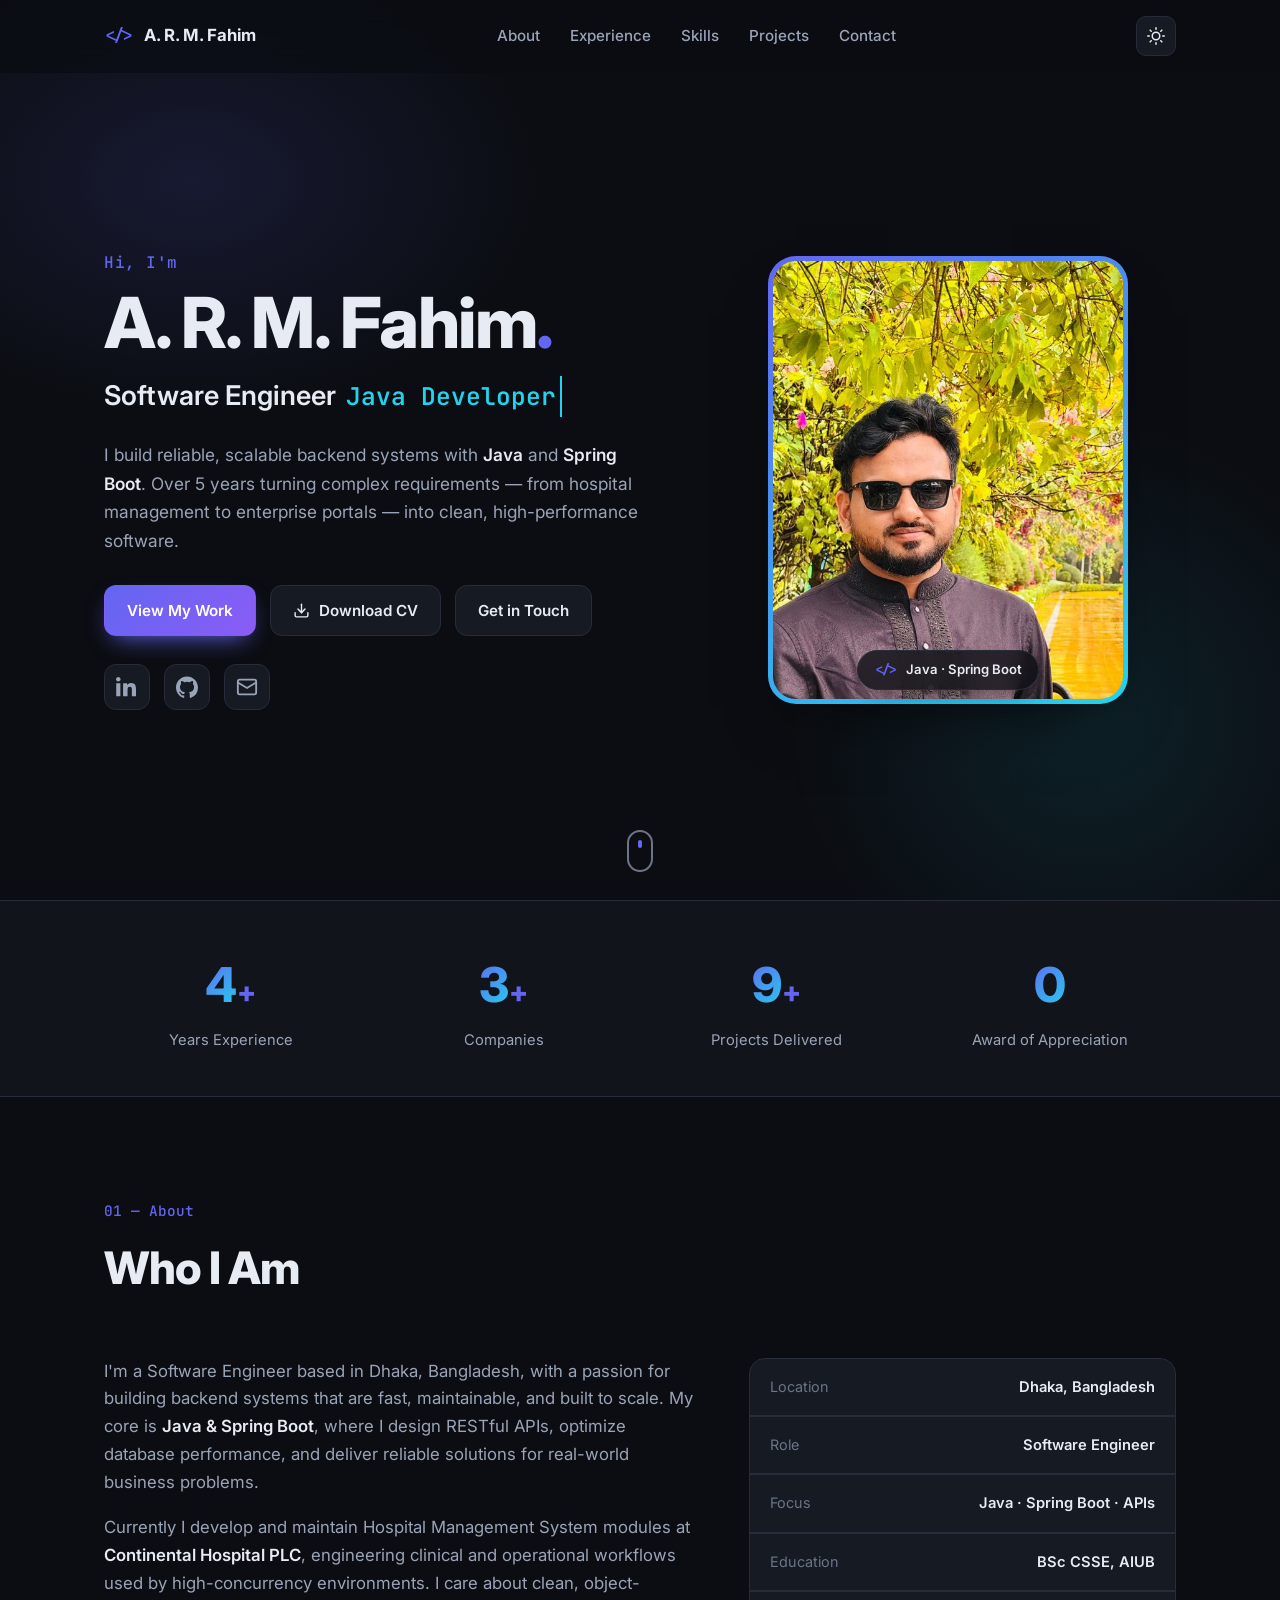
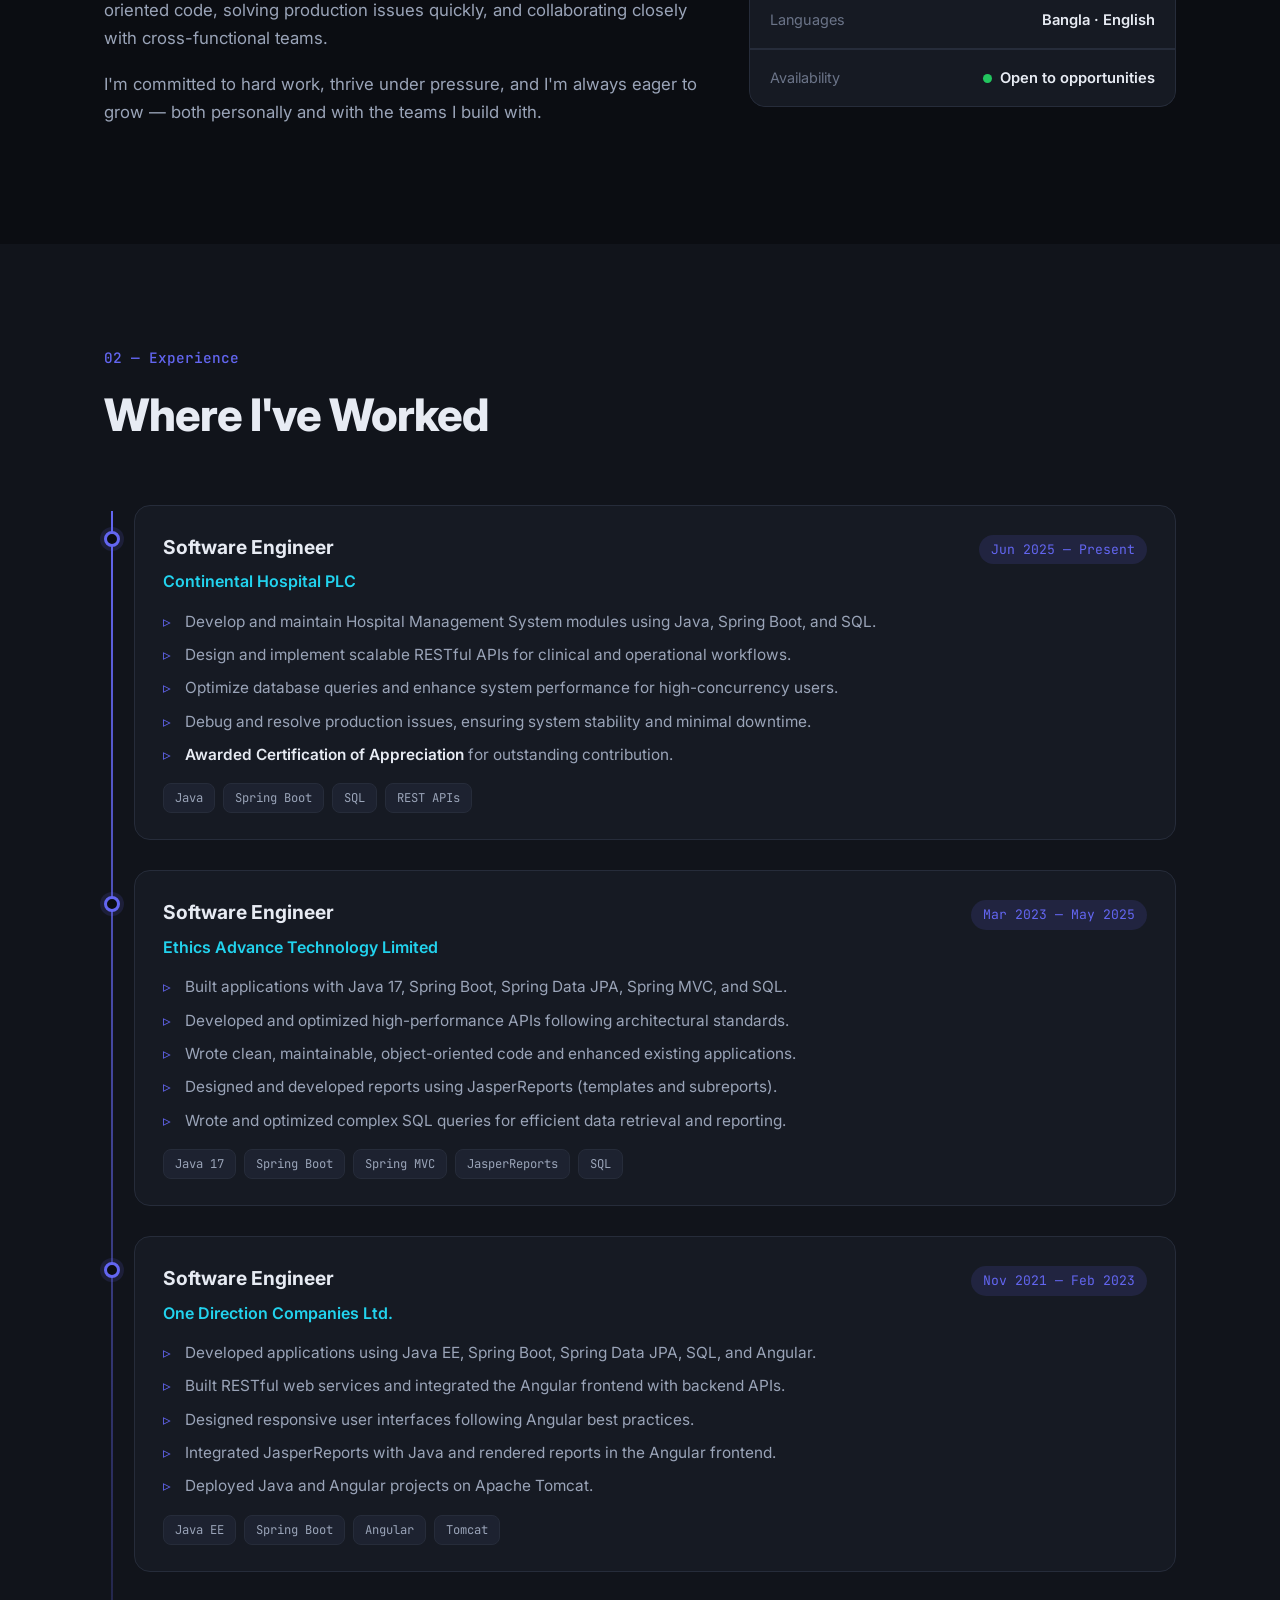
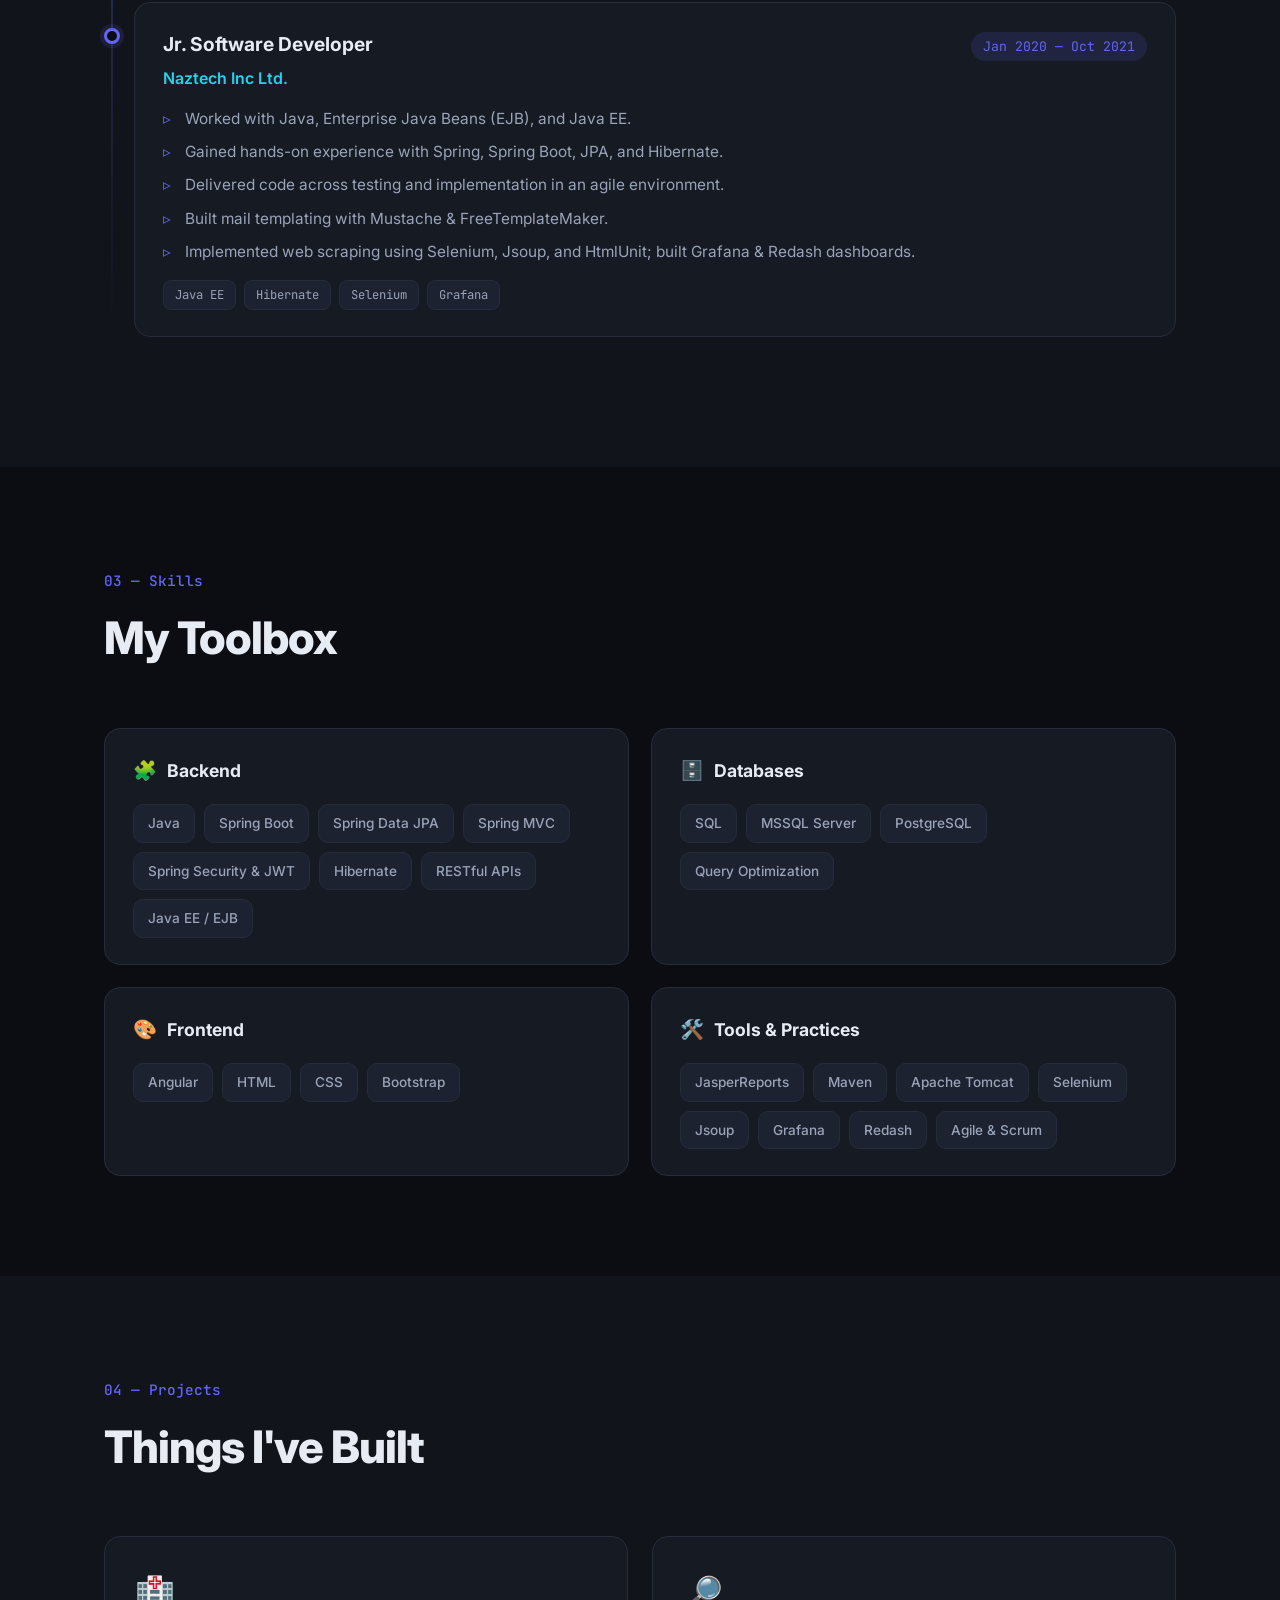
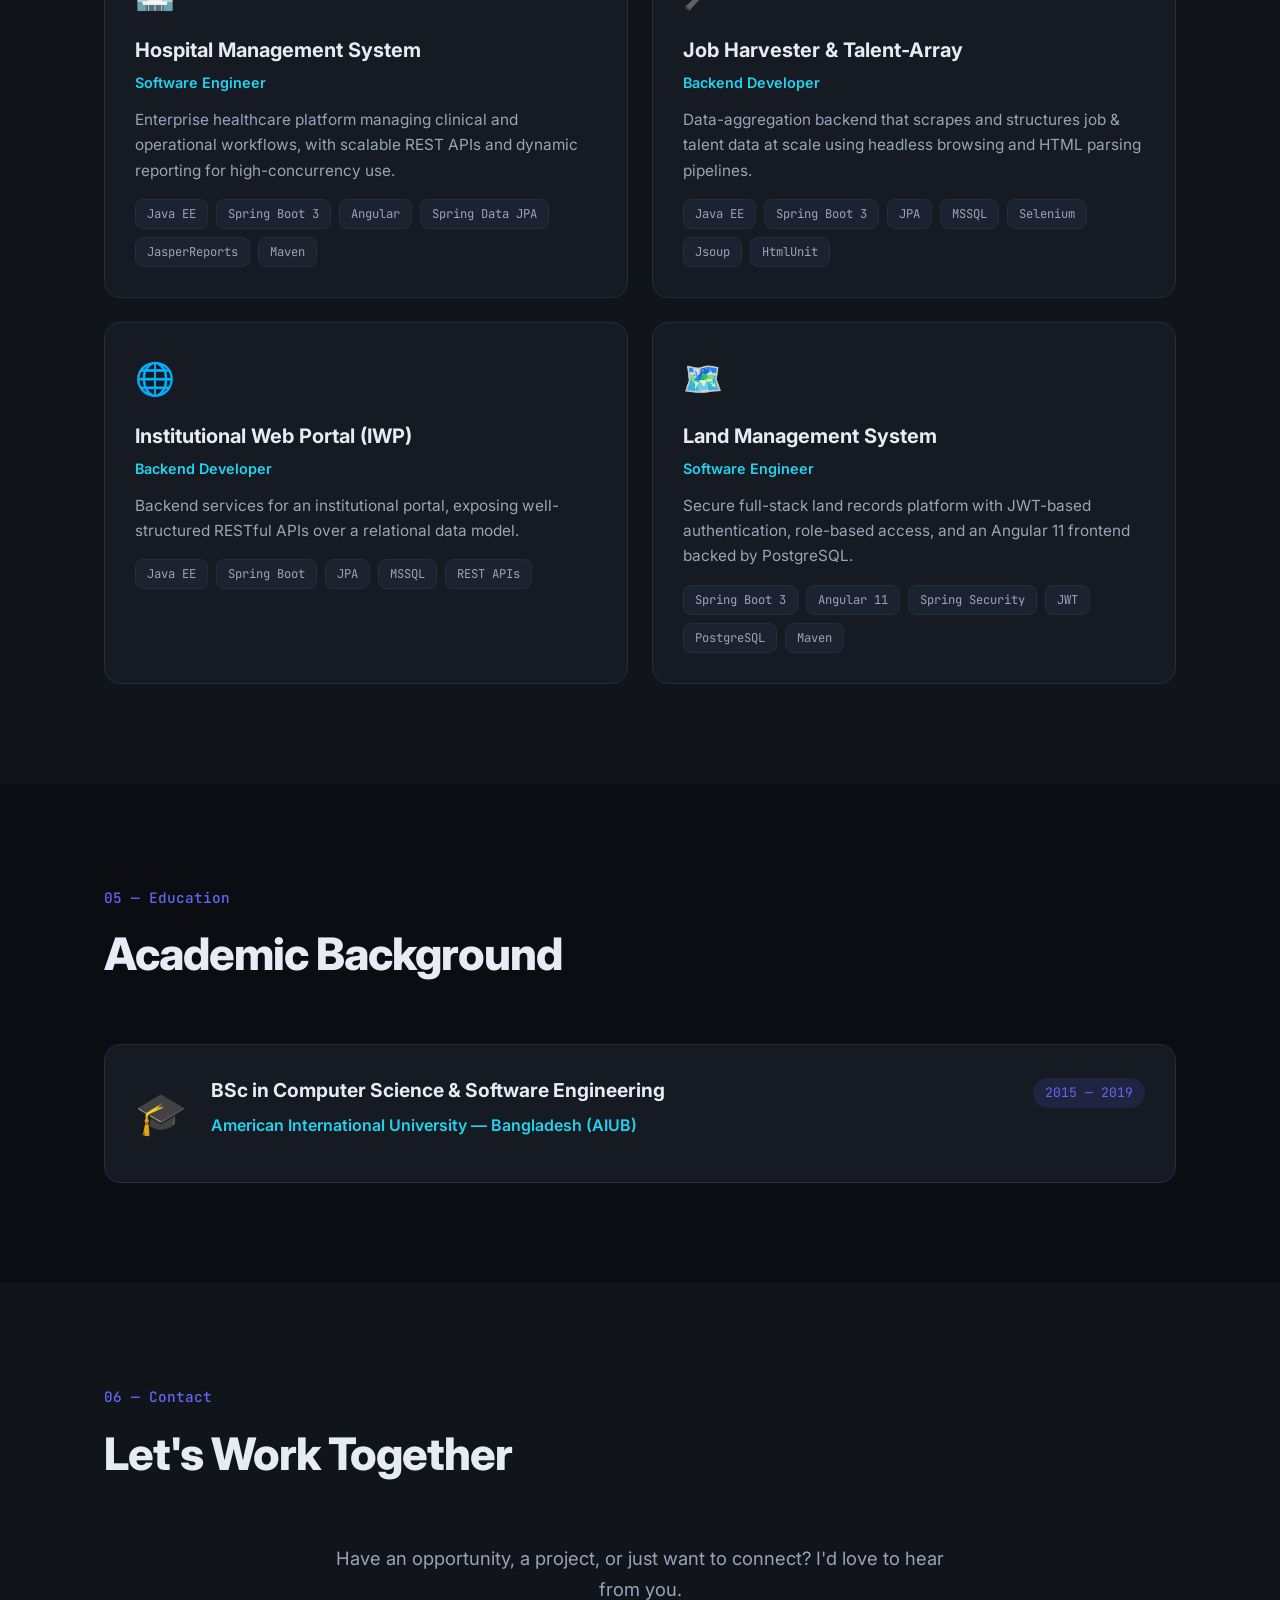
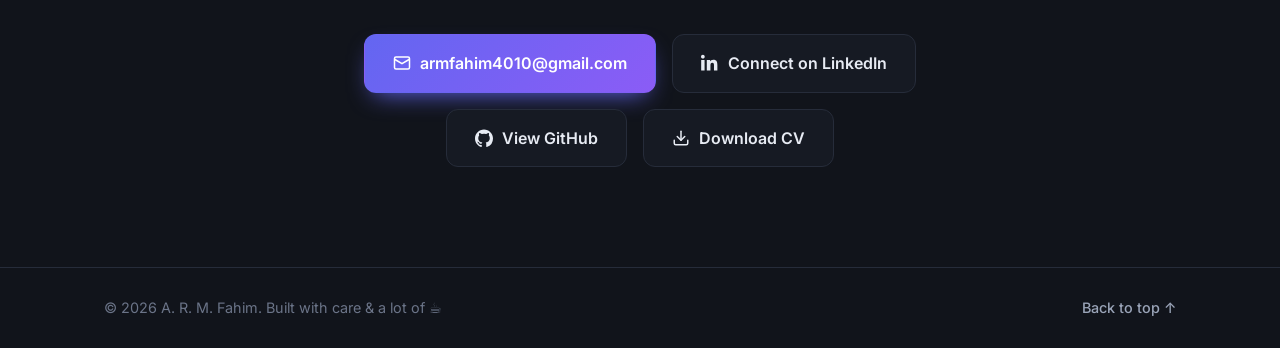
==== index.html @ f43f200e "Add profile photo to hero; social share images Replace the code card with an optimized, EXIF-strippe" ====
<!DOCTYPE html>
<html lang="en" data-theme="dark">
<head>
  <meta charset="UTF-8" />
  <meta name="viewport" content="width=device-width, initial-scale=1.0" />
  <title>A. R. M. Fahim — Software Engineer</title>
  <meta name="description" content="A. R. M. Fahim — Software Engineer specializing in Java, Spring Boot, and scalable backend systems. 5+ years building enterprise and healthcare software." />
  <meta name="author" content="A.R.M. Fahim" />

  <!-- Canonical URL (custom domain) -->
  <link rel="canonical" href="https://armfahim.com/" />

  <!-- Open Graph / social preview -->
  <meta property="og:type" content="website" />
  <meta property="og:url" content="https://armfahim.com/" />
  <meta property="og:title" content="A. R. M. Fahim — Software Engineer" />
  <meta property="og:description" content="Java & Spring Boot engineer building scalable backend systems and enterprise software." />
  <meta property="og:image" content="https://armfahim.com/assets/profile.jpg" />
  <meta property="og:image:alt" content="A. R. M. Fahim" />
  <meta name="twitter:card" content="summary_large_image" />
  <meta name="twitter:title" content="A. R. M. Fahim — Software Engineer" />
  <meta name="twitter:description" content="Java & Spring Boot engineer building scalable backend systems and enterprise software." />
  <meta name="twitter:image" content="https://armfahim.com/assets/profile.jpg" />

  <link rel="preconnect" href="https://fonts.googleapis.com" />
  <link rel="preconnect" href="https://fonts.gstatic.com" crossorigin />
  <link href="https://fonts.googleapis.com/css2?family=Inter:wght@400;500;600;700;800&family=JetBrains+Mono:wght@400;500;600&display=swap" rel="stylesheet" />

  <link rel="icon" href="data:image/svg+xml,%3Csvg xmlns='http://www.w3.org/2000/svg' viewBox='0 0 100 100'%3E%3Crect width='100' height='100' rx='22' fill='%236366f1'/%3E%3Ctext x='50' y='68' font-family='Arial' font-size='52' font-weight='bold' fill='white' text-anchor='middle'%3EF%3C/text%3E%3C/svg%3E" />

  <link rel="stylesheet" href="css/style.css" />
</head>
<body>
  <!-- Progress bar -->
  <div class="scroll-progress" id="scrollProgress"></div>

  <!-- Navigation -->
  <header class="nav" id="nav">
    <div class="container nav__inner">
      <a href="#home" class="nav__brand">
        <span class="nav__brand-mark">&lt;/&gt;</span>
        <span class="nav__brand-text">A. R. M. Fahim</span>
      </a>
      <nav class="nav__links" id="navLinks">
        <a href="#about">About</a>
        <a href="#experience">Experience</a>
        <a href="#skills">Skills</a>
        <a href="#projects">Projects</a>
        <a href="#contact">Contact</a>
      </nav>
      <div class="nav__actions">
        <button class="theme-toggle" id="themeToggle" aria-label="Toggle color theme" title="Toggle theme">
          <svg class="icon-sun" width="18" height="18" viewBox="0 0 24 24" fill="none" stroke="currentColor" stroke-width="2" stroke-linecap="round" stroke-linejoin="round"><circle cx="12" cy="12" r="5"/><line x1="12" y1="1" x2="12" y2="3"/><line x1="12" y1="21" x2="12" y2="23"/><line x1="4.22" y1="4.22" x2="5.64" y2="5.64"/><line x1="18.36" y1="18.36" x2="19.78" y2="19.78"/><line x1="1" y1="12" x2="3" y2="12"/><line x1="21" y1="12" x2="23" y2="12"/><line x1="4.22" y1="19.78" x2="5.64" y2="18.36"/><line x1="18.36" y1="5.64" x2="19.78" y2="4.22"/></svg>
          <svg class="icon-moon" width="18" height="18" viewBox="0 0 24 24" fill="none" stroke="currentColor" stroke-width="2" stroke-linecap="round" stroke-linejoin="round"><path d="M21 12.79A9 9 0 1 1 11.21 3 7 7 0 0 0 21 12.79z"/></svg>
        </button>
        <button class="nav__burger" id="navBurger" aria-label="Toggle menu"><span></span><span></span><span></span></button>
      </div>
    </div>
  </header>

  <main>
    <!-- Hero -->
    <section class="hero" id="home">
      <div class="hero__bg"></div>
      <div class="container hero__inner">
        <div class="hero__content reveal">
          <p class="hero__eyebrow">Hi, I'm</p>
          <h1 class="hero__name">A. R. M. Fahim</h1>
          <h2 class="hero__role">
            <span class="type-static">Software Engineer</span>
            <span class="type-dynamic" id="typewriter"></span>
          </h2>
          <p class="hero__desc">
            I build reliable, scalable backend systems with <strong>Java</strong> and <strong>Spring Boot</strong>.
            Over 5 years turning complex requirements — from hospital management to enterprise portals —
            into clean, high-performance software.
          </p>
          <div class="hero__cta">
            <a href="#projects" class="btn btn--primary">View My Work</a>
            <a href="assets/A.R.M.-Fahim-CV.pdf" download class="btn btn--ghost">
              <svg width="17" height="17" viewBox="0 0 24 24" fill="none" stroke="currentColor" stroke-width="2" stroke-linecap="round" stroke-linejoin="round"><path d="M21 15v4a2 2 0 0 1-2 2H5a2 2 0 0 1-2-2v-4"/><polyline points="7 10 12 15 17 10"/><line x1="12" y1="15" x2="12" y2="3"/></svg>
              Download CV
            </a>
            <a href="#contact" class="btn btn--ghost">Get in Touch</a>
          </div>
          <div class="hero__socials">
            <a href="https://www.linkedin.com/in/a-r-m-fahim-9b5006122/" target="_blank" rel="noopener" aria-label="LinkedIn" title="LinkedIn">
              <svg width="22" height="22" viewBox="0 0 24 24" fill="currentColor"><path d="M4.98 3.5C4.98 4.88 3.87 6 2.5 6S0 4.88 0 3.5 1.12 1 2.5 1 4.98 2.12 4.98 3.5zM.24 8h4.52v14H.24V8zm7.5 0h4.33v1.92h.06c.6-1.14 2.08-2.34 4.28-2.34 4.58 0 5.42 3.01 5.42 6.93V22h-4.52v-6.6c0-1.57-.03-3.6-2.19-3.6-2.19 0-2.53 1.71-2.53 3.48V22H7.74V8z"/></svg>
            </a>
            <a href="https://github.com/armfahim" target="_blank" rel="noopener" aria-label="GitHub" title="GitHub">
              <svg width="22" height="22" viewBox="0 0 24 24" fill="currentColor"><path d="M12 .5C5.37.5 0 5.87 0 12.5c0 5.3 3.44 9.8 8.21 11.39.6.11.82-.26.82-.58l-.01-2.05c-3.34.73-4.04-1.61-4.04-1.61-.55-1.39-1.33-1.76-1.33-1.76-1.09-.74.08-.73.08-.73 1.2.09 1.84 1.24 1.84 1.24 1.07 1.83 2.81 1.3 3.5.99.11-.78.42-1.3.76-1.6-2.67-.3-5.47-1.33-5.47-5.93 0-1.31.47-2.38 1.24-3.22-.13-.3-.54-1.52.12-3.18 0 0 1.01-.32 3.3 1.23a11.5 11.5 0 0 1 6 0c2.29-1.55 3.3-1.23 3.3-1.23.66 1.66.25 2.88.12 3.18.77.84 1.24 1.91 1.24 3.22 0 4.61-2.81 5.62-5.49 5.92.43.37.81 1.1.81 2.22l-.01 3.29c0 .32.22.7.83.58A12.01 12.01 0 0 0 24 12.5C24 5.87 18.63.5 12 .5z"/></svg>
            </a>
            <a href="mailto:armfahim4010@gmail.com" aria-label="Email" title="Email">
              <svg width="22" height="22" viewBox="0 0 24 24" fill="none" stroke="currentColor" stroke-width="2"><rect x="2" y="4" width="20" height="16" rx="2"/><path d="m22 7-10 6L2 7"/></svg>
            </a>
          </div>
        </div>

        <div class="hero__card reveal">
          <div class="hero__photo">
            <img src="assets/profile.jpg" width="562" height="1000"
                 alt="A. R. M. Fahim, Software Engineer" fetchpriority="high" />
            <span class="hero__photo-tag"><span class="mono">&lt;/&gt;</span> Java · Spring Boot</span>
          </div>
        </div>
      </div>
      <a href="#about" class="hero__scroll" aria-label="Scroll down">
        <span></span>
      </a>
    </section>

    <!-- Stats -->
    <section class="stats">
      <div class="container stats__grid">
        <div class="stat reveal"><span class="stat__num" data-count="5">0</span><span class="stat__plus">+</span><p>Years Experience</p></div>
        <div class="stat reveal"><span class="stat__num" data-count="4">0</span><span class="stat__plus">+</span><p>Companies</p></div>
        <div class="stat reveal"><span class="stat__num" data-count="10">0</span><span class="stat__plus">+</span><p>Projects Delivered</p></div>
        <div class="stat reveal"><span class="stat__num" data-count="1">0</span><span class="stat__plus"></span><p>Award of Appreciation</p></div>
      </div>
    </section>

    <!-- About -->
    <section class="section" id="about">
      <div class="container">
        <div class="section__head reveal">
          <span class="section__tag">01 — About</span>
          <h2 class="section__title">Who I Am</h2>
        </div>
        <div class="about">
          <div class="about__text reveal">
            <p>
              I'm a Software Engineer based in Dhaka, Bangladesh, with a passion for building
              backend systems that are fast, maintainable, and built to scale. My core is
              <strong>Java &amp; Spring Boot</strong>, where I design RESTful APIs, optimize database
              performance, and deliver reliable solutions for real-world business problems.
            </p>
            <p>
              Currently I develop and maintain Hospital Management System modules at
              <strong>Continental Hospital PLC</strong>, engineering clinical and operational workflows
              used by high-concurrency environments. I care about clean, object-oriented code,
              solving production issues quickly, and collaborating closely with cross-functional teams.
            </p>
            <p>
              I'm committed to hard work, thrive under pressure, and I'm always eager to grow —
              both personally and with the teams I build with.
            </p>
          </div>
          <div class="about__facts reveal">
            <div class="fact"><span class="fact__label">Location</span><span class="fact__value">Dhaka, Bangladesh</span></div>
            <div class="fact"><span class="fact__label">Role</span><span class="fact__value">Software Engineer</span></div>
            <div class="fact"><span class="fact__label">Focus</span><span class="fact__value">Java · Spring Boot · APIs</span></div>
            <div class="fact"><span class="fact__label">Education</span><span class="fact__value">BSc CSSE, AIUB</span></div>
            <div class="fact"><span class="fact__label">Languages</span><span class="fact__value">Bangla · English</span></div>
            <div class="fact"><span class="fact__label">Availability</span><span class="fact__value"><span class="pulse"></span>Open to opportunities</span></div>
          </div>
        </div>
      </div>
    </section>

    <!-- Experience -->
    <section class="section section--alt" id="experience">
      <div class="container">
        <div class="section__head reveal">
          <span class="section__tag">02 — Experience</span>
          <h2 class="section__title">Where I've Worked</h2>
        </div>
        <div class="timeline">

          <div class="tl-item reveal">
            <div class="tl-item__dot"></div>
            <div class="tl-item__card">
              <div class="tl-item__top">
                <h3>Software Engineer</h3>
                <span class="tl-item__date">Jun 2025 — Present</span>
              </div>
              <p class="tl-item__org">Continental Hospital PLC</p>
              <ul>
                <li>Develop and maintain Hospital Management System modules using Java, Spring Boot, and SQL.</li>
                <li>Design and implement scalable RESTful APIs for clinical and operational workflows.</li>
                <li>Optimize database queries and enhance system performance for high-concurrency users.</li>
                <li>Debug and resolve production issues, ensuring system stability and minimal downtime.</li>
                <li><strong>Awarded Certification of Appreciation</strong> for outstanding contribution.</li>
              </ul>
              <div class="tags">
                <span>Java</span><span>Spring Boot</span><span>SQL</span><span>REST APIs</span>
              </div>
            </div>
          </div>

          <div class="tl-item reveal">
            <div class="tl-item__dot"></div>
            <div class="tl-item__card">
              <div class="tl-item__top">
                <h3>Software Engineer</h3>
                <span class="tl-item__date">Mar 2023 — May 2025</span>
              </div>
              <p class="tl-item__org">Ethics Advance Technology Limited</p>
              <ul>
                <li>Built applications with Java 17, Spring Boot, Spring Data JPA, Spring MVC, and SQL.</li>
                <li>Developed and optimized high-performance APIs following architectural standards.</li>
                <li>Wrote clean, maintainable, object-oriented code and enhanced existing applications.</li>
                <li>Designed and developed reports using JasperReports (templates and subreports).</li>
                <li>Wrote and optimized complex SQL queries for efficient data retrieval and reporting.</li>
              </ul>
              <div class="tags">
                <span>Java 17</span><span>Spring Boot</span><span>Spring MVC</span><span>JasperReports</span><span>SQL</span>
              </div>
            </div>
          </div>

          <div class="tl-item reveal">
            <div class="tl-item__dot"></div>
            <div class="tl-item__card">
              <div class="tl-item__top">
                <h3>Software Engineer</h3>
                <span class="tl-item__date">Nov 2021 — Feb 2023</span>
              </div>
              <p class="tl-item__org">One Direction Companies Ltd.</p>
              <ul>
                <li>Developed applications using Java EE, Spring Boot, Spring Data JPA, SQL, and Angular.</li>
                <li>Built RESTful web services and integrated the Angular frontend with backend APIs.</li>
                <li>Designed responsive user interfaces following Angular best practices.</li>
                <li>Integrated JasperReports with Java and rendered reports in the Angular frontend.</li>
                <li>Deployed Java and Angular projects on Apache Tomcat.</li>
              </ul>
              <div class="tags">
                <span>Java EE</span><span>Spring Boot</span><span>Angular</span><span>Tomcat</span>
              </div>
            </div>
          </div>

          <div class="tl-item reveal">
            <div class="tl-item__dot"></div>
            <div class="tl-item__card">
              <div class="tl-item__top">
                <h3>Jr. Software Developer</h3>
                <span class="tl-item__date">Jan 2020 — Oct 2021</span>
              </div>
              <p class="tl-item__org">Naztech Inc Ltd.</p>
              <ul>
                <li>Worked with Java, Enterprise Java Beans (EJB), and Java EE.</li>
                <li>Gained hands-on experience with Spring, Spring Boot, JPA, and Hibernate.</li>
                <li>Delivered code across testing and implementation in an agile environment.</li>
                <li>Built mail templating with Mustache &amp; FreeTemplateMaker.</li>
                <li>Implemented web scraping using Selenium, Jsoup, and HtmlUnit; built Grafana &amp; Redash dashboards.</li>
              </ul>
              <div class="tags">
                <span>Java EE</span><span>Hibernate</span><span>Selenium</span><span>Grafana</span>
              </div>
            </div>
          </div>

        </div>
      </div>
    </section>

    <!-- Skills -->
    <section class="section" id="skills">
      <div class="container">
        <div class="section__head reveal">
          <span class="section__tag">03 — Skills</span>
          <h2 class="section__title">My Toolbox</h2>
        </div>
        <div class="skills">
          <div class="skill-group reveal">
            <h3><span class="skill-group__icon">🧩</span> Backend</h3>
            <div class="chips">
              <span>Java</span><span>Spring Boot</span><span>Spring Data JPA</span><span>Spring MVC</span>
              <span>Spring Security &amp; JWT</span><span>Hibernate</span><span>RESTful APIs</span><span>Java EE / EJB</span>
            </div>
          </div>
          <div class="skill-group reveal">
            <h3><span class="skill-group__icon">🗄️</span> Databases</h3>
            <div class="chips">
              <span>SQL</span><span>MSSQL Server</span><span>PostgreSQL</span><span>Query Optimization</span>
            </div>
          </div>
          <div class="skill-group reveal">
            <h3><span class="skill-group__icon">🎨</span> Frontend</h3>
            <div class="chips">
              <span>Angular</span><span>HTML</span><span>CSS</span><span>Bootstrap</span>
            </div>
          </div>
          <div class="skill-group reveal">
            <h3><span class="skill-group__icon">🛠️</span> Tools &amp; Practices</h3>
            <div class="chips">
              <span>JasperReports</span><span>Maven</span><span>Apache Tomcat</span><span>Selenium</span>
              <span>Jsoup</span><span>Grafana</span><span>Redash</span><span>Agile &amp; Scrum</span>
            </div>
          </div>
        </div>
      </div>
    </section>

    <!-- Projects -->
    <section class="section section--alt" id="projects">
      <div class="container">
        <div class="section__head reveal">
          <span class="section__tag">04 — Projects</span>
          <h2 class="section__title">Things I've Built</h2>
        </div>
        <div class="projects">

          <article class="project reveal">
            <div class="project__icon">🏥</div>
            <h3>Hospital Management System</h3>
            <p class="project__role">Software Engineer</p>
            <p class="project__desc">
              Enterprise healthcare platform managing clinical and operational workflows,
              with scalable REST APIs and dynamic reporting for high-concurrency use.
            </p>
            <div class="tags">
              <span>Java EE</span><span>Spring Boot 3</span><span>Angular</span><span>Spring Data JPA</span><span>JasperReports</span><span>Maven</span>
            </div>
          </article>

          <article class="project reveal">
            <div class="project__icon">🔎</div>
            <h3>Job Harvester &amp; Talent-Array</h3>
            <p class="project__role">Backend Developer</p>
            <p class="project__desc">
              Data-aggregation backend that scrapes and structures job & talent data at scale
              using headless browsing and HTML parsing pipelines.
            </p>
            <div class="tags">
              <span>Java EE</span><span>Spring Boot 3</span><span>JPA</span><span>MSSQL</span><span>Selenium</span><span>Jsoup</span><span>HtmlUnit</span>
            </div>
          </article>

          <article class="project reveal">
            <div class="project__icon">🌐</div>
            <h3>Institutional Web Portal (IWP)</h3>
            <p class="project__role">Backend Developer</p>
            <p class="project__desc">
              Backend services for an institutional portal, exposing well-structured RESTful APIs
              over a relational data model.
            </p>
            <div class="tags">
              <span>Java EE</span><span>Spring Boot</span><span>JPA</span><span>MSSQL</span><span>REST APIs</span>
            </div>
          </article>

          <article class="project reveal">
            <div class="project__icon">🗺️</div>
            <h3>Land Management System</h3>
            <p class="project__role">Software Engineer</p>
            <p class="project__desc">
              Secure full-stack land records platform with JWT-based authentication,
              role-based access, and an Angular 11 frontend backed by PostgreSQL.
            </p>
            <div class="tags">
              <span>Spring Boot 3</span><span>Angular 11</span><span>Spring Security</span><span>JWT</span><span>PostgreSQL</span><span>Maven</span>
            </div>
          </article>

        </div>
      </div>
    </section>

    <!-- Education -->
    <section class="section" id="education">
      <div class="container">
        <div class="section__head reveal">
          <span class="section__tag">05 — Education</span>
          <h2 class="section__title">Academic Background</h2>
        </div>
        <div class="edu reveal">
          <div class="edu__icon">🎓</div>
          <div class="edu__body">
            <div class="tl-item__top">
              <h3>BSc in Computer Science &amp; Software Engineering</h3>
              <span class="tl-item__date">2015 — 2019</span>
            </div>
            <p class="tl-item__org">American International University — Bangladesh (AIUB)</p>
          </div>
        </div>
      </div>
    </section>

    <!-- Contact -->
    <section class="section section--alt" id="contact">
      <div class="container">
        <div class="section__head reveal">
          <span class="section__tag">06 — Contact</span>
          <h2 class="section__title">Let's Work Together</h2>
        </div>
        <div class="contact reveal">
          <p class="contact__lead">
            Have an opportunity, a project, or just want to connect? I'd love to hear from you.
          </p>
          <div class="contact__actions">
            <a href="mailto:armfahim4010@gmail.com" class="btn btn--primary btn--lg">
              <svg width="18" height="18" viewBox="0 0 24 24" fill="none" stroke="currentColor" stroke-width="2"><rect x="2" y="4" width="20" height="16" rx="2"/><path d="m22 7-10 6L2 7"/></svg>
              armfahim4010@gmail.com
            </a>
            <a href="https://www.linkedin.com/in/a-r-m-fahim-9b5006122/" target="_blank" rel="noopener" class="btn btn--ghost btn--lg">
              <svg width="18" height="18" viewBox="0 0 24 24" fill="currentColor"><path d="M4.98 3.5C4.98 4.88 3.87 6 2.5 6S0 4.88 0 3.5 1.12 1 2.5 1 4.98 2.12 4.98 3.5zM.24 8h4.52v14H.24V8zm7.5 0h4.33v1.92h.06c.6-1.14 2.08-2.34 4.28-2.34 4.58 0 5.42 3.01 5.42 6.93V22h-4.52v-6.6c0-1.57-.03-3.6-2.19-3.6-2.19 0-2.53 1.71-2.53 3.48V22H7.74V8z"/></svg>
              Connect on LinkedIn
            </a>
            <a href="https://github.com/armfahim" target="_blank" rel="noopener" class="btn btn--ghost btn--lg">
              <svg width="18" height="18" viewBox="0 0 24 24" fill="currentColor"><path d="M12 .5C5.37.5 0 5.87 0 12.5c0 5.3 3.44 9.8 8.21 11.39.6.11.82-.26.82-.58l-.01-2.05c-3.34.73-4.04-1.61-4.04-1.61-.55-1.39-1.33-1.76-1.33-1.76-1.09-.74.08-.73.08-.73 1.2.09 1.84 1.24 1.84 1.24 1.07 1.83 2.81 1.3 3.5.99.11-.78.42-1.3.76-1.6-2.67-.3-5.47-1.33-5.47-5.93 0-1.31.47-2.38 1.24-3.22-.13-.3-.54-1.52.12-3.18 0 0 1.01-.32 3.3 1.23a11.5 11.5 0 0 1 6 0c2.29-1.55 3.3-1.23 3.3-1.23.66 1.66.25 2.88.12 3.18.77.84 1.24 1.91 1.24 3.22 0 4.61-2.81 5.62-5.49 5.92.43.37.81 1.1.81 2.22l-.01 3.29c0 .32.22.7.83.58A12.01 12.01 0 0 0 24 12.5C24 5.87 18.63.5 12 .5z"/></svg>
              View GitHub
            </a>
            <a href="assets/A.R.M.-Fahim-CV.pdf" download class="btn btn--ghost btn--lg">
              <svg width="18" height="18" viewBox="0 0 24 24" fill="none" stroke="currentColor" stroke-width="2" stroke-linecap="round" stroke-linejoin="round"><path d="M21 15v4a2 2 0 0 1-2 2H5a2 2 0 0 1-2-2v-4"/><polyline points="7 10 12 15 17 10"/><line x1="12" y1="15" x2="12" y2="3"/></svg>
              Download CV
            </a>
          </div>
        </div>
      </div>
    </section>
  </main>

  <footer class="footer">
    <div class="container footer__inner">
      <p>© <span id="year"></span> A. R. M. Fahim. Built with care &amp; a lot of ☕</p>
      <a href="#home" class="footer__top">Back to top ↑</a>
    </div>
  </footer>

  <script src="js/main.js"></script>
</body>
</html>
---- css/style.css ----
/* ============================================================
   A.R.M. Fahim — Portfolio
   Modern dark theme with light-mode toggle
   ============================================================ */

:root {
  --bg:        #0b0d12;
  --bg-alt:    #11141b;
  --surface:   #161a23;
  --surface-2: #1d2230;
  --border:    #262c3a;
  --text:      #e7ebf3;
  --text-dim:  #9aa4b8;
  --text-mute: #6b7488;
  --brand:     #6366f1;
  --brand-2:   #8b5cf6;
  --accent:    #22d3ee;
  --brand-soft:rgba(99,102,241,0.14);
  --shadow:    0 20px 50px -20px rgba(0,0,0,0.6);
  --radius:    16px;
  --maxw:      1120px;
  --ease:      cubic-bezier(.4,0,.2,1);
}

[data-theme="light"] {
  --bg:        #f6f7fb;
  --bg-alt:    #eef0f7;
  --surface:   #ffffff;
  --surface-2: #f2f4fa;
  --border:    #e2e6f0;
  --text:      #12151d;
  --text-dim:  #4a5265;
  --text-mute: #7b8398;
  --brand-soft:rgba(99,102,241,0.10);
  --shadow:    0 20px 45px -22px rgba(30,40,90,0.25);
}

* { margin: 0; padding: 0; box-sizing: border-box; }

html { scroll-behavior: smooth; scroll-padding-top: 84px; }

body {
  font-family: 'Inter', system-ui, -apple-system, sans-serif;
  background: var(--bg);
  color: var(--text);
  line-height: 1.65;
  -webkit-font-smoothing: antialiased;
  overflow-x: hidden;
  transition: background .4s var(--ease), color .4s var(--ease);
}

.container { width: 100%; max-width: var(--maxw); margin: 0 auto; padding: 0 24px; }

a { color: inherit; text-decoration: none; }
strong { color: var(--text); font-weight: 600; }

/* ---------- Scroll progress ---------- */
.scroll-progress {
  position: fixed; top: 0; left: 0; height: 3px; width: 0%;
  background: linear-gradient(90deg, var(--brand), var(--accent));
  z-index: 200; transition: width .1s linear;
}

/* ---------- Nav ---------- */
.nav {
  position: fixed; top: 0; left: 0; right: 0; z-index: 100;
  backdrop-filter: blur(14px);
  background: color-mix(in srgb, var(--bg) 72%, transparent);
  border-bottom: 1px solid transparent;
  transition: border-color .3s var(--ease), background .3s var(--ease);
}
.nav.scrolled { border-bottom-color: var(--border); }
.nav__inner { display: flex; align-items: center; justify-content: space-between; height: 72px; }
.nav__brand { display: flex; align-items: center; gap: 10px; font-weight: 700; font-size: 1.05rem; }
.nav__brand-mark { font-family: 'JetBrains Mono', monospace; color: var(--brand); font-weight: 600; }
.nav__links { display: flex; gap: 30px; }
.nav__links a { color: var(--text-dim); font-weight: 500; font-size: .95rem; position: relative; transition: color .2s; }
.nav__links a::after {
  content: ''; position: absolute; left: 0; bottom: -6px; width: 0; height: 2px;
  background: var(--brand); transition: width .25s var(--ease);
}
.nav__links a:hover, .nav__links a.active { color: var(--text); }
.nav__links a.active::after { width: 100%; }
.nav__actions { display: flex; align-items: center; gap: 10px; }

.theme-toggle {
  display: grid; place-items: center; width: 40px; height: 40px;
  border-radius: 10px; border: 1px solid var(--border);
  background: var(--surface); color: var(--text); cursor: pointer;
  transition: background .2s, border-color .2s, transform .2s;
}
.theme-toggle:hover { transform: translateY(-2px); border-color: var(--brand); }
.icon-moon { display: none; }
[data-theme="light"] .icon-sun { display: none; }
[data-theme="light"] .icon-moon { display: block; }

.nav__burger { display: none; flex-direction: column; gap: 5px; width: 40px; height: 40px;
  border: 1px solid var(--border); border-radius: 10px; background: var(--surface); cursor: pointer;
  align-items: center; justify-content: center; }
.nav__burger span { width: 18px; height: 2px; background: var(--text); transition: .3s var(--ease); }
.nav__burger.open span:nth-child(1) { transform: translateY(7px) rotate(45deg); }
.nav__burger.open span:nth-child(2) { opacity: 0; }
.nav__burger.open span:nth-child(3) { transform: translateY(-7px) rotate(-45deg); }

/* ---------- Buttons ---------- */
.btn {
  display: inline-flex; align-items: center; gap: 9px;
  padding: 12px 22px; border-radius: 12px; font-weight: 600; font-size: .95rem;
  cursor: pointer; border: 1px solid transparent; transition: transform .2s var(--ease), box-shadow .2s, background .2s, border-color .2s;
}
.btn--lg { padding: 15px 28px; font-size: 1rem; }
.btn--primary { background: linear-gradient(135deg, var(--brand), var(--brand-2)); color: #fff; box-shadow: 0 10px 24px -10px var(--brand); }
.btn--primary:hover { transform: translateY(-3px); box-shadow: 0 16px 30px -10px var(--brand); }
.btn--ghost { background: var(--surface); color: var(--text); border-color: var(--border); }
.btn--ghost:hover { transform: translateY(-3px); border-color: var(--brand); }

/* ---------- Hero ---------- */
.hero { position: relative; min-height: 100vh; display: flex; align-items: center; padding: 120px 0 60px; overflow: hidden; }
.hero__bg {
  position: absolute; inset: 0; z-index: 0;
  background:
    radial-gradient(600px 400px at 15% 20%, var(--brand-soft), transparent 60%),
    radial-gradient(500px 500px at 85% 80%, rgba(34,211,238,0.10), transparent 60%);
}
.hero__inner { position: relative; z-index: 1; display: grid; grid-template-columns: 1.1fr .9fr; gap: 60px; align-items: center; }
.hero__eyebrow { color: var(--brand); font-family: 'JetBrains Mono', monospace; font-weight: 500; letter-spacing: .5px; margin-bottom: 10px; }
.hero__name { font-size: clamp(2.6rem, 6vw, 4.4rem); font-weight: 800; line-height: 1.05; letter-spacing: -1.5px; }
.hero__name::after { content: '.'; color: var(--brand); }
.hero__role { font-size: clamp(1.15rem, 2.6vw, 1.7rem); font-weight: 600; margin: 14px 0 22px; color: var(--text-dim); display: flex; flex-wrap: wrap; gap: 10px; align-items: center; }
.type-static { color: var(--text); }
.type-dynamic { color: var(--accent); font-family: 'JetBrains Mono', monospace; font-size: .9em; border-right: 2px solid var(--accent); padding-right: 4px; }
.hero__desc { color: var(--text-dim); font-size: 1.08rem; max-width: 540px; margin-bottom: 30px; }
.hero__cta { display: flex; gap: 14px; flex-wrap: wrap; margin-bottom: 28px; }
.hero__socials { display: flex; gap: 14px; }
.hero__socials a {
  display: grid; place-items: center; width: 46px; height: 46px; border-radius: 12px;
  border: 1px solid var(--border); background: var(--surface); color: var(--text-dim);
  transition: transform .2s, color .2s, border-color .2s;
}
.hero__socials a:hover { transform: translateY(-3px); color: var(--brand); border-color: var(--brand); }

/* Code card */
.hero__card { display: flex; justify-content: center; }
.code-card {
  width: 100%; max-width: 420px; border-radius: var(--radius); overflow: hidden;
  border: 1px solid var(--border); background: var(--surface); box-shadow: var(--shadow);
  transform: perspective(1000px) rotateY(-6deg) rotateX(3deg);
  transition: transform .4s var(--ease);
}
.code-card:hover { transform: perspective(1000px) rotateY(0) rotateX(0); }
.code-card__bar { display: flex; align-items: center; gap: 8px; padding: 12px 16px; background: var(--surface-2); border-bottom: 1px solid var(--border); }
.dot { width: 12px; height: 12px; border-radius: 50%; }
.dot--red { background: #ff5f57; } .dot--yellow { background: #febc2e; } .dot--green { background: #28c840; }
.code-card__file { margin-left: auto; font-family: 'JetBrains Mono', monospace; font-size: .8rem; color: var(--text-mute); }
.code-card__body { padding: 22px 20px; font-family: 'JetBrains Mono', monospace; font-size: .82rem; line-height: 1.85; overflow-x: auto; }
.code-card__body .k { color: #c084fc; }
.code-card__body .c { color: #22d3ee; }
.code-card__body .s { color: #86efac; }
.code-card__body .fn { color: #fbbf24; }
.code-card__body .n { color: #f472b6; }

/* Hero profile photo */
.hero__photo {
  position: relative; width: 100%; max-width: 360px; padding: 5px;
  border-radius: 28px;
  background: linear-gradient(150deg, var(--brand), var(--accent));
  box-shadow: 0 30px 60px -28px rgba(0,0,0,.65);
  transition: transform .4s var(--ease);
}
.hero__photo::before {
  content: ''; position: absolute; inset: -14%; z-index: -1; border-radius: 50%;
  background: radial-gradient(closest-side, var(--brand-soft), transparent 70%);
  filter: blur(10px);
}
.hero__photo:hover { transform: translateY(-6px); }
.hero__photo img {
  display: block; width: 100%; height: auto; aspect-ratio: 4 / 5; object-fit: cover;
  object-position: 50% 32%; border-radius: 23px;
}
.hero__photo-tag {
  position: absolute; bottom: 14px; left: 50%; transform: translateX(-50%);
  display: inline-flex; align-items: center; gap: 8px; white-space: nowrap;
  padding: 8px 16px; border-radius: 999px; font-size: .82rem; font-weight: 600;
  color: var(--text); background: color-mix(in srgb, var(--bg) 78%, transparent);
  backdrop-filter: blur(8px); border: 1px solid var(--border);
  box-shadow: 0 10px 24px -10px rgba(0,0,0,.55);
}
.hero__photo-tag .mono { font-family: 'JetBrains Mono', monospace; color: var(--brand); font-weight: 700; }

.hero__scroll { position: absolute; bottom: 28px; left: 50%; transform: translateX(-50%); width: 26px; height: 42px; border: 2px solid var(--text-mute); border-radius: 20px; z-index: 1; }
.hero__scroll span { position: absolute; top: 8px; left: 50%; transform: translateX(-50%); width: 4px; height: 8px; border-radius: 4px; background: var(--brand); animation: scrolldot 1.6s infinite; }
@keyframes scrolldot { 0% { opacity: 0; top: 8px; } 40% { opacity: 1; } 80% { opacity: 0; top: 22px; } 100% { opacity: 0; } }

/* ---------- Stats ---------- */
.stats { border-top: 1px solid var(--border); border-bottom: 1px solid var(--border); background: var(--bg-alt); }
.stats__grid { display: grid; grid-template-columns: repeat(4, 1fr); gap: 20px; padding: 44px 24px; }
.stat { text-align: center; }
.stat__num { font-size: clamp(2rem, 5vw, 3rem); font-weight: 800; background: linear-gradient(135deg, var(--brand), var(--accent)); -webkit-background-clip: text; background-clip: text; -webkit-text-fill-color: transparent; }
.stat__plus { font-size: 1.8rem; font-weight: 800; color: var(--brand); }
.stat p { color: var(--text-dim); font-size: .92rem; margin-top: 4px; }

/* ---------- Sections ---------- */
.section { padding: 100px 0; }
.section--alt { background: var(--bg-alt); }
.section__head { margin-bottom: 52px; }
.section__tag { font-family: 'JetBrains Mono', monospace; color: var(--brand); font-size: .9rem; font-weight: 500; }
.section__title { font-size: clamp(1.9rem, 4vw, 2.8rem); font-weight: 800; letter-spacing: -1px; margin-top: 8px; }

/* ---------- About ---------- */
.about { display: grid; grid-template-columns: 1.4fr 1fr; gap: 48px; align-items: start; }
.about__text p { color: var(--text-dim); margin-bottom: 18px; font-size: 1.05rem; }
.about__facts { display: grid; gap: 2px; background: var(--border); border: 1px solid var(--border); border-radius: var(--radius); overflow: hidden; }
.fact { display: flex; justify-content: space-between; gap: 16px; padding: 16px 20px; background: var(--surface); }
.fact__label { color: var(--text-mute); font-size: .9rem; }
.fact__value { color: var(--text); font-weight: 600; font-size: .92rem; text-align: right; display: flex; align-items: center; gap: 8px; }
.pulse { width: 9px; height: 9px; border-radius: 50%; background: #22c55e; box-shadow: 0 0 0 0 rgba(34,197,94,.6); animation: pulse 2s infinite; }
@keyframes pulse { 0% { box-shadow: 0 0 0 0 rgba(34,197,94,.6); } 70% { box-shadow: 0 0 0 8px rgba(34,197,94,0); } 100% { box-shadow: 0 0 0 0 rgba(34,197,94,0); } }

/* ---------- Timeline ---------- */
.timeline { position: relative; padding-left: 30px; }
.timeline::before { content: ''; position: absolute; left: 7px; top: 6px; bottom: 6px; width: 2px; background: linear-gradient(var(--brand), transparent); }
.tl-item { position: relative; margin-bottom: 30px; }
.tl-item__dot { position: absolute; left: -30px; top: 26px; width: 16px; height: 16px; border-radius: 50%; background: var(--bg); border: 3px solid var(--brand); box-shadow: 0 0 0 4px var(--brand-soft); }
.tl-item__card { background: var(--surface); border: 1px solid var(--border); border-radius: var(--radius); padding: 26px 28px; transition: transform .25s var(--ease), border-color .25s; }
.tl-item__card:hover { transform: translateX(6px); border-color: var(--brand); }
.tl-item__top { display: flex; justify-content: space-between; align-items: baseline; flex-wrap: wrap; gap: 8px; }
.tl-item__top h3 { font-size: 1.2rem; font-weight: 700; }
.tl-item__date { font-family: 'JetBrains Mono', monospace; font-size: .82rem; color: var(--brand); background: var(--brand-soft); padding: 4px 12px; border-radius: 20px; white-space: nowrap; }
.tl-item__org { color: var(--accent); font-weight: 600; margin: 4px 0 14px; }
.tl-item__card ul { list-style: none; display: grid; gap: 8px; }
.tl-item__card li { position: relative; padding-left: 22px; color: var(--text-dim); font-size: .96rem; }
.tl-item__card li::before { content: '▹'; position: absolute; left: 0; color: var(--brand); }

/* ---------- Tags ---------- */
.tags { display: flex; flex-wrap: wrap; gap: 8px; margin-top: 16px; }
.tags span { font-family: 'JetBrains Mono', monospace; font-size: .76rem; color: var(--text-dim); background: var(--surface-2); border: 1px solid var(--border); padding: 4px 11px; border-radius: 8px; }

/* ---------- Skills ---------- */
.skills { display: grid; grid-template-columns: repeat(2, 1fr); gap: 22px; }
.skill-group { background: var(--surface); border: 1px solid var(--border); border-radius: var(--radius); padding: 26px 28px; transition: transform .25s var(--ease), border-color .25s; }
.skill-group:hover { transform: translateY(-4px); border-color: var(--brand); }
.skill-group h3 { display: flex; align-items: center; gap: 10px; font-size: 1.1rem; margin-bottom: 18px; }
.skill-group__icon { font-size: 1.2rem; }
.chips { display: flex; flex-wrap: wrap; gap: 9px; }
.chips span { font-size: .85rem; padding: 7px 14px; border-radius: 10px; background: var(--surface-2); border: 1px solid var(--border); color: var(--text-dim); font-weight: 500; transition: color .2s, border-color .2s, transform .2s; }
.chips span:hover { color: var(--text); border-color: var(--brand); transform: translateY(-2px); }

/* ---------- Projects ---------- */
.projects { display: grid; grid-template-columns: repeat(2, 1fr); gap: 24px; }
.project { background: var(--surface); border: 1px solid var(--border); border-radius: var(--radius); padding: 30px; transition: transform .3s var(--ease), border-color .3s, box-shadow .3s; position: relative; overflow: hidden; }
.project::before { content: ''; position: absolute; top: 0; left: 0; width: 100%; height: 3px; background: linear-gradient(90deg, var(--brand), var(--accent)); transform: scaleX(0); transform-origin: left; transition: transform .3s var(--ease); }
.project:hover { transform: translateY(-6px); border-color: var(--brand); box-shadow: var(--shadow); }
.project:hover::before { transform: scaleX(1); }
.project__icon { font-size: 2rem; margin-bottom: 14px; }
.project h3 { font-size: 1.25rem; font-weight: 700; }
.project__role { color: var(--accent); font-weight: 600; font-size: .9rem; margin: 4px 0 12px; }
.project__desc { color: var(--text-dim); font-size: .96rem; margin-bottom: 8px; }

/* ---------- Education ---------- */
.edu { display: flex; gap: 24px; align-items: center; background: var(--surface); border: 1px solid var(--border); border-radius: var(--radius); padding: 30px; }
.edu__icon { font-size: 2.6rem; }
.edu__body { flex: 1; }
.edu__body h3 { font-size: 1.2rem; }

/* ---------- Contact ---------- */
.contact { text-align: center; max-width: 640px; margin: 0 auto; }
.contact__lead { color: var(--text-dim); font-size: 1.15rem; margin-bottom: 30px; }
.contact__actions { display: flex; gap: 16px; justify-content: center; flex-wrap: wrap; }

/* ---------- Footer ---------- */
.footer { border-top: 1px solid var(--border); background: var(--bg-alt); padding: 28px 0; }
.footer__inner { display: flex; justify-content: space-between; align-items: center; gap: 16px; flex-wrap: wrap; }
.footer p { color: var(--text-mute); font-size: .9rem; }
.footer__top { color: var(--text-dim); font-size: .9rem; font-weight: 500; transition: color .2s; }
.footer__top:hover { color: var(--brand); }

/* ---------- Reveal animation ---------- */
.reveal { opacity: 0; transform: translateY(30px); transition: opacity .7s var(--ease), transform .7s var(--ease); }
.reveal.visible { opacity: 1; transform: none; }

/* ---------- Responsive ---------- */
@media (max-width: 900px) {
  .hero__inner { grid-template-columns: 1fr; gap: 40px; }
  .hero__card { order: -1; }
  .code-card { transform: none; max-width: 380px; }
  .hero__photo { max-width: 300px; }
  .about { grid-template-columns: 1fr; }
  .skills, .projects { grid-template-columns: 1fr; }
  .stats__grid { grid-template-columns: repeat(2, 1fr); gap: 30px 20px; }
}

@media (max-width: 680px) {
  .nav__links {
    position: fixed; top: 72px; right: 0; left: 0;
    flex-direction: column; gap: 0; background: var(--surface);
    border-bottom: 1px solid var(--border); padding: 10px 24px;
    transform: translateY(-120%); transition: transform .35s var(--ease); z-index: 90;
  }
  .nav__links.open { transform: translateY(0); }
  .nav__links a { padding: 14px 0; border-bottom: 1px solid var(--border); }
  .nav__links a:last-child { border-bottom: none; }
  .nav__burger { display: flex; }
  .section { padding: 72px 0; }
  .edu { flex-direction: column; text-align: center; }
  .tl-item__top { flex-direction: column; }
}

@media (prefers-reduced-motion: reduce) {
  *, *::before, *::after { animation-duration: .01ms !important; transition-duration: .01ms !important; }
  .reveal { opacity: 1; transform: none; }
}
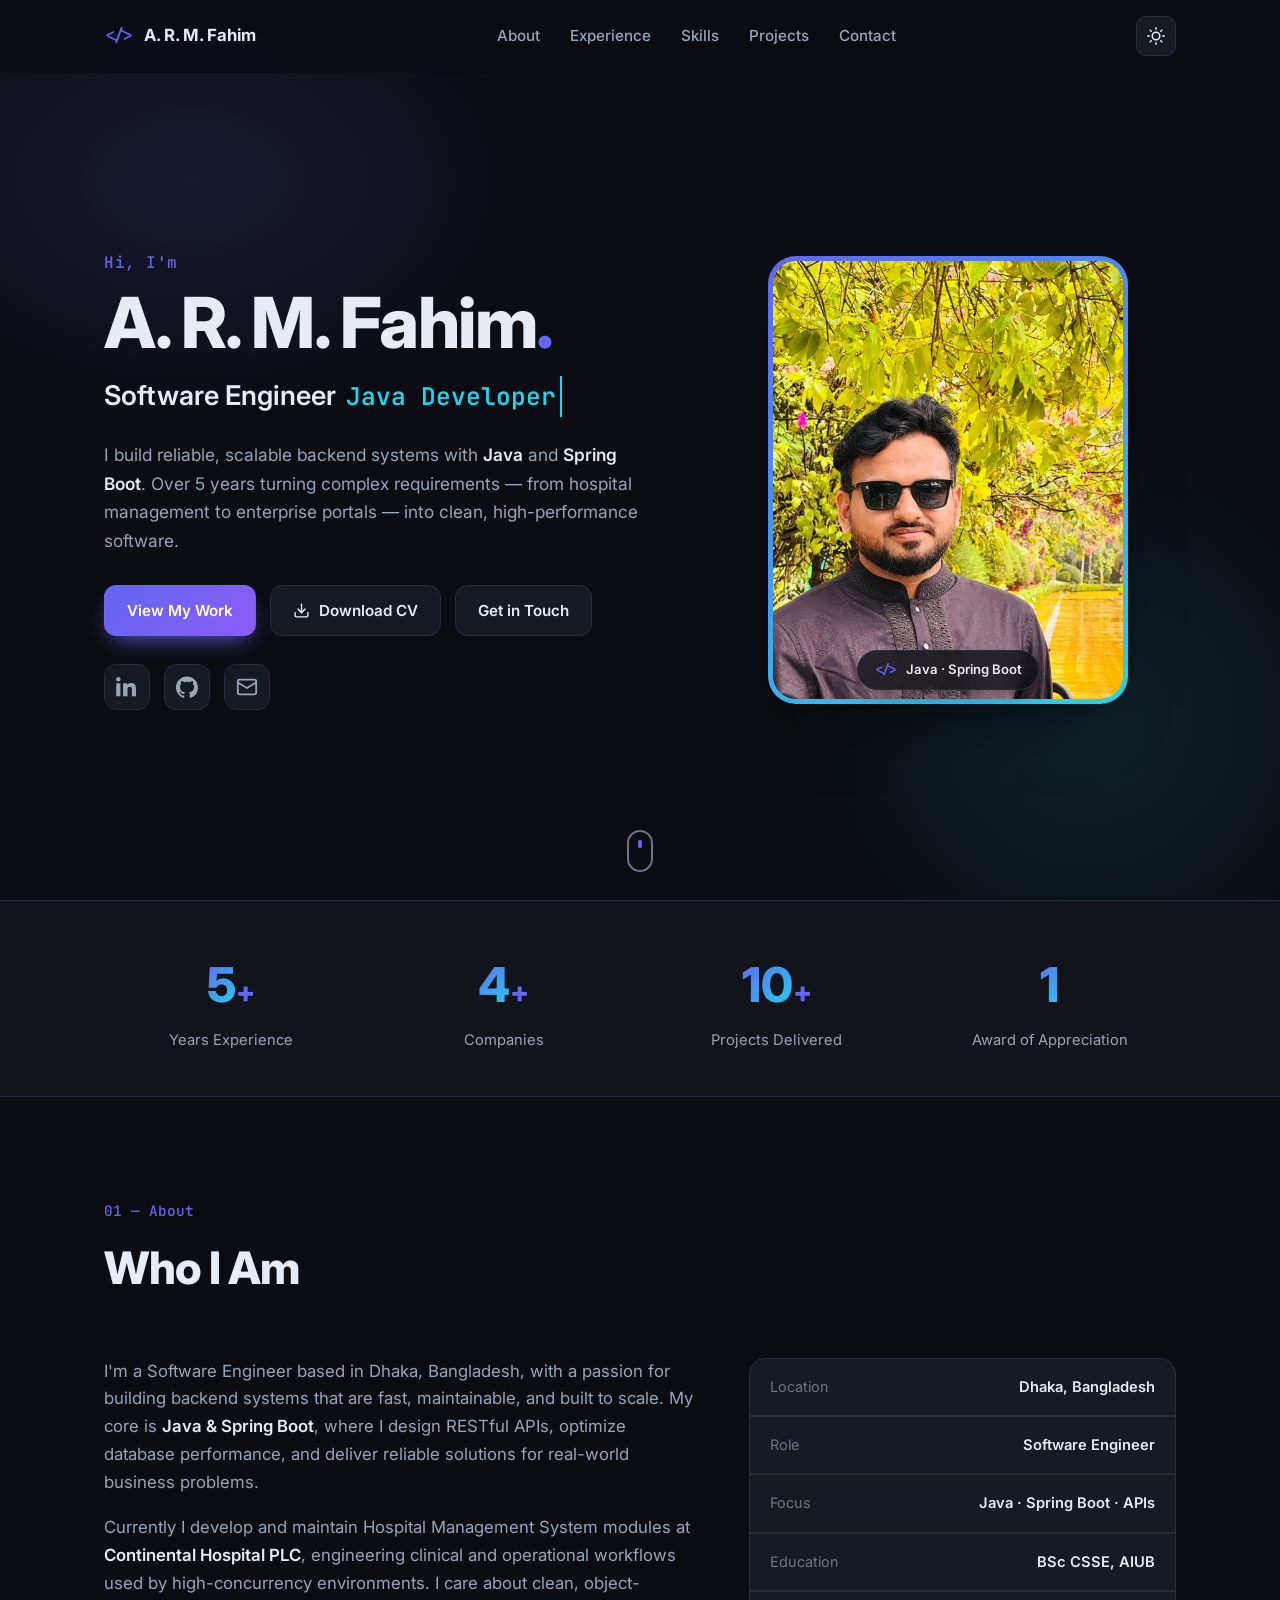
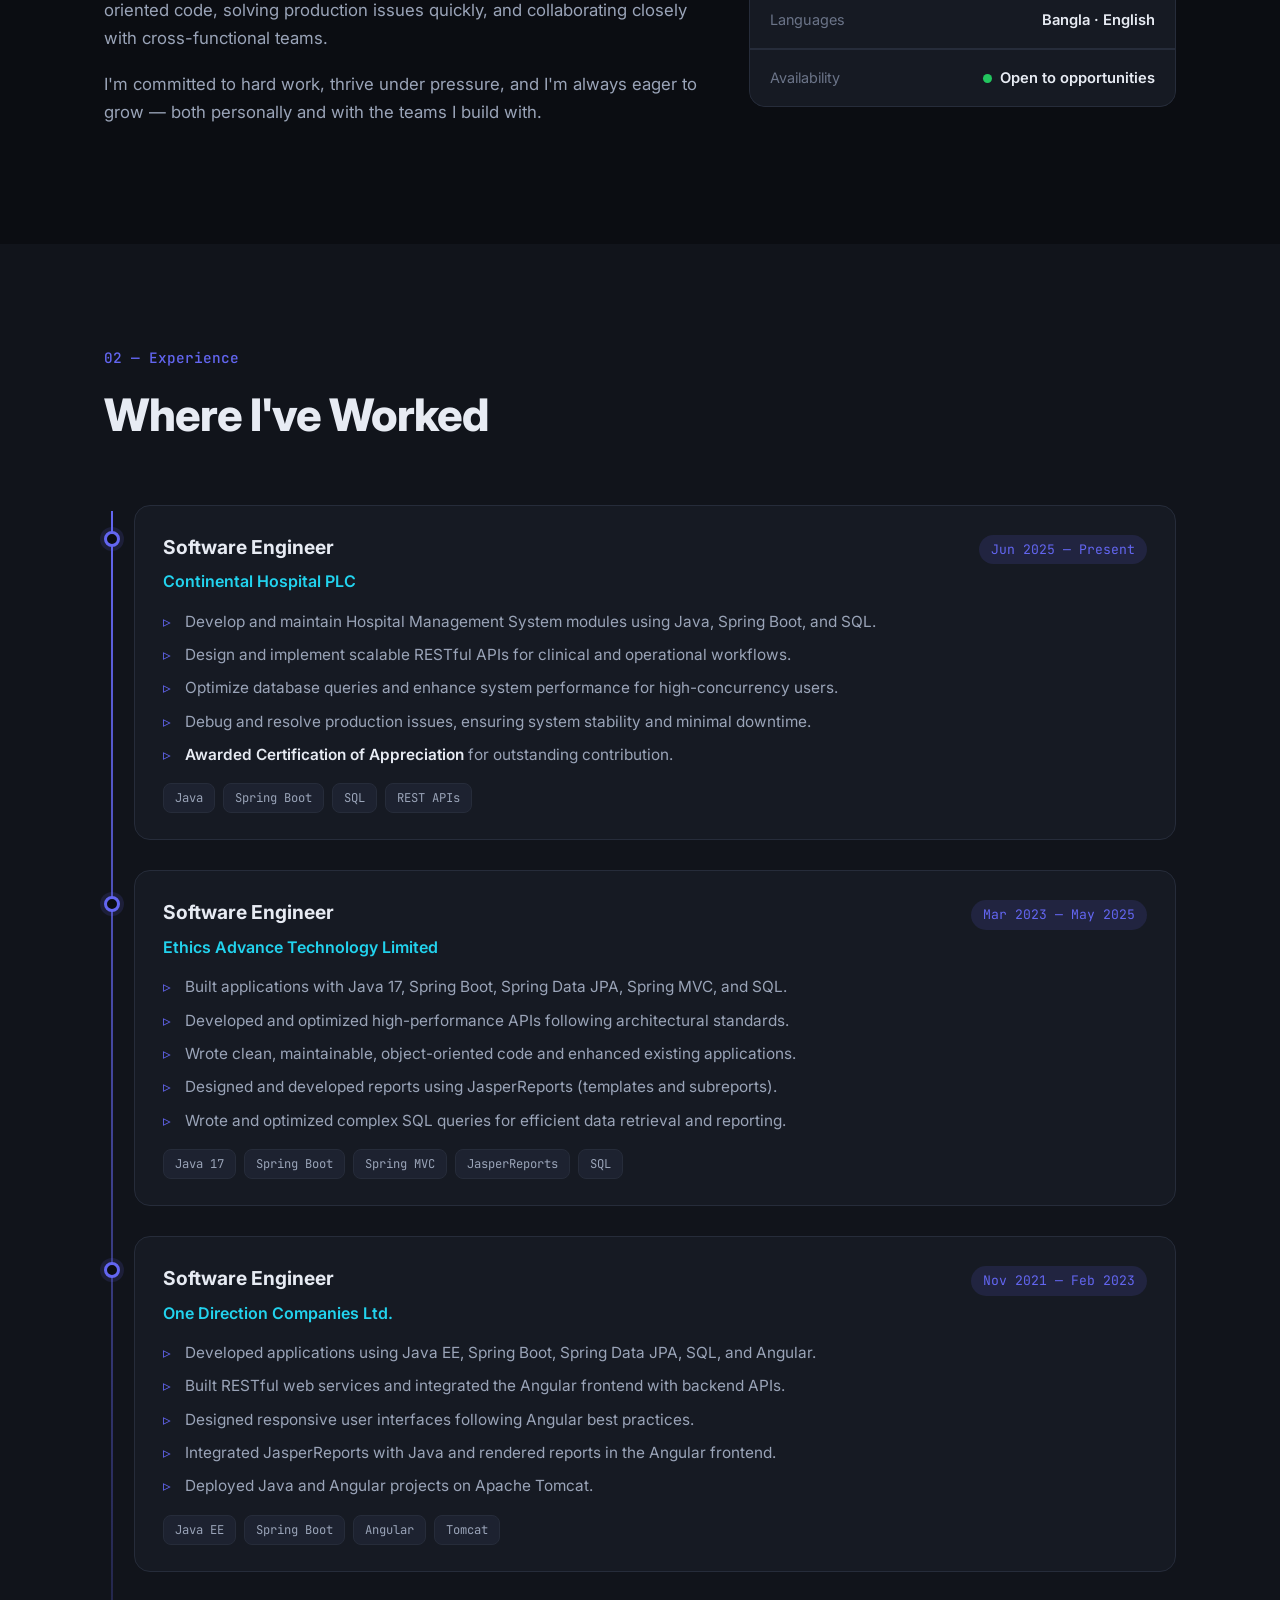
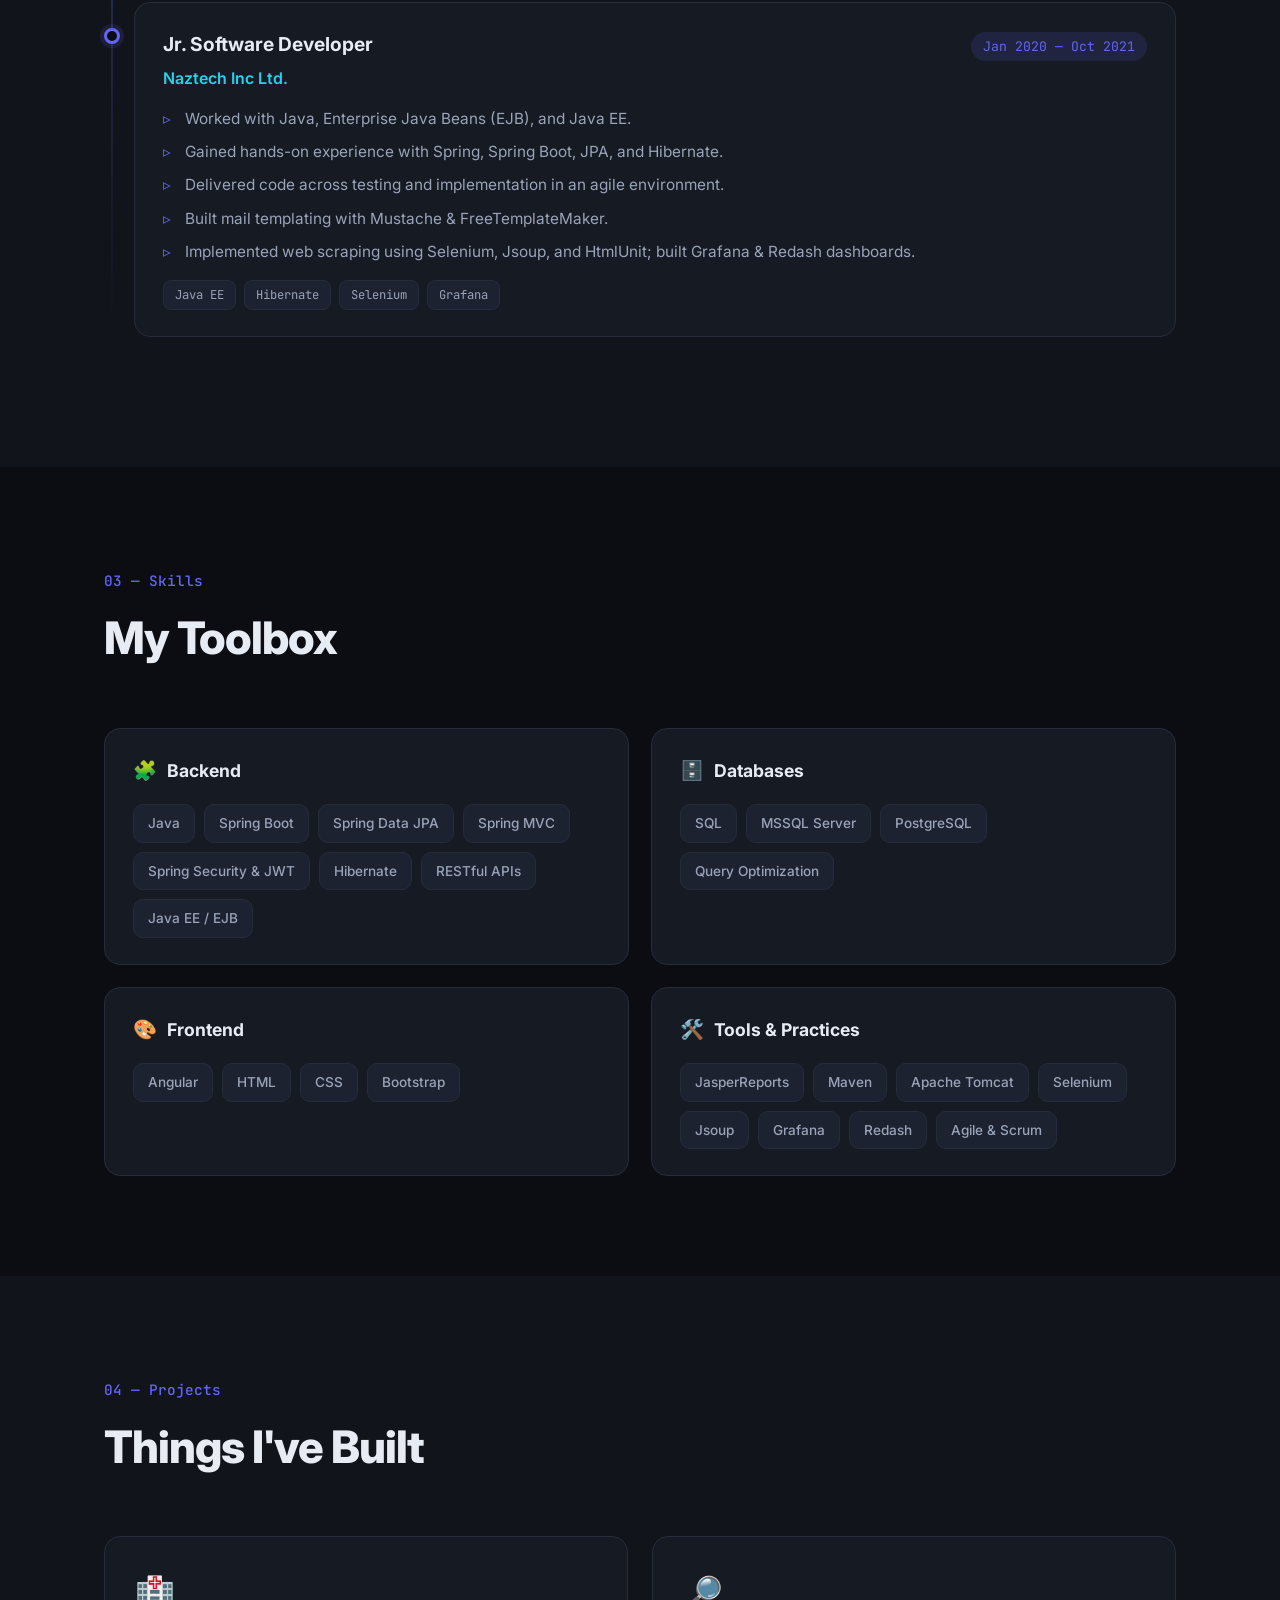
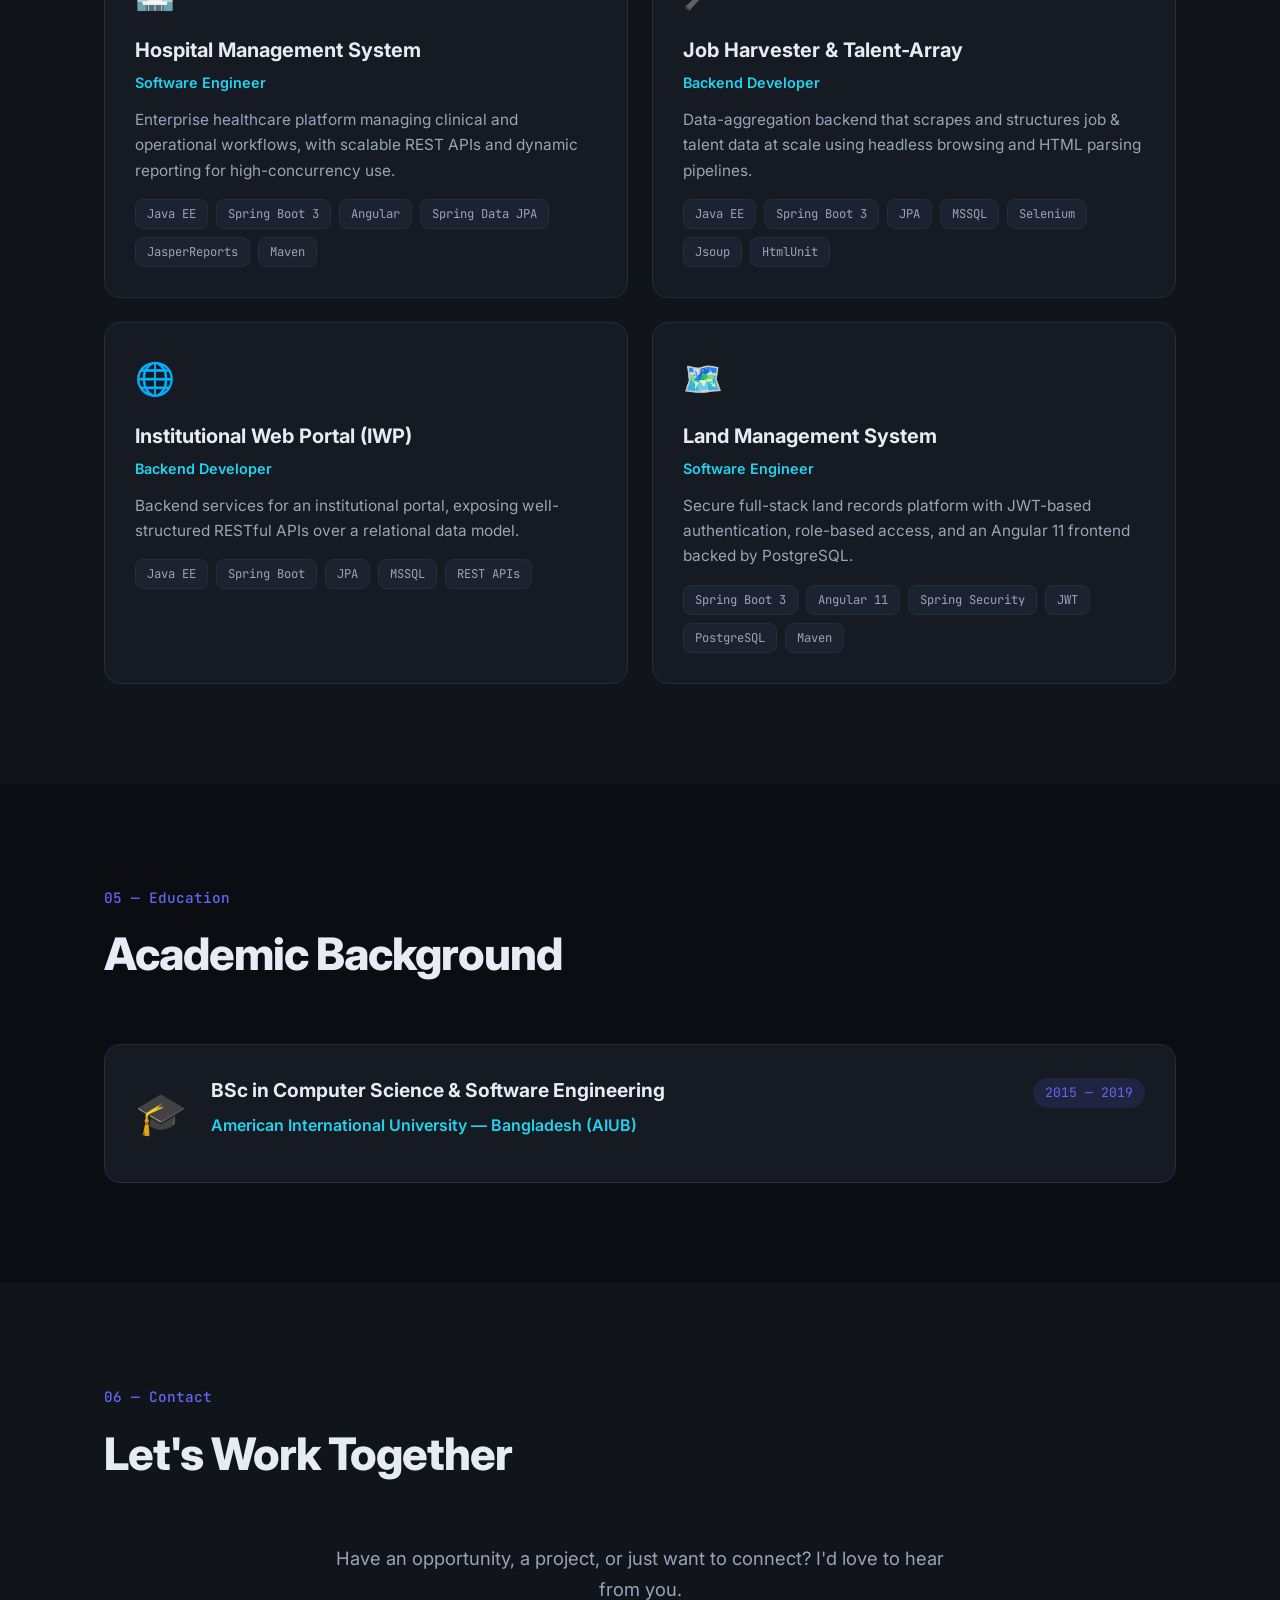
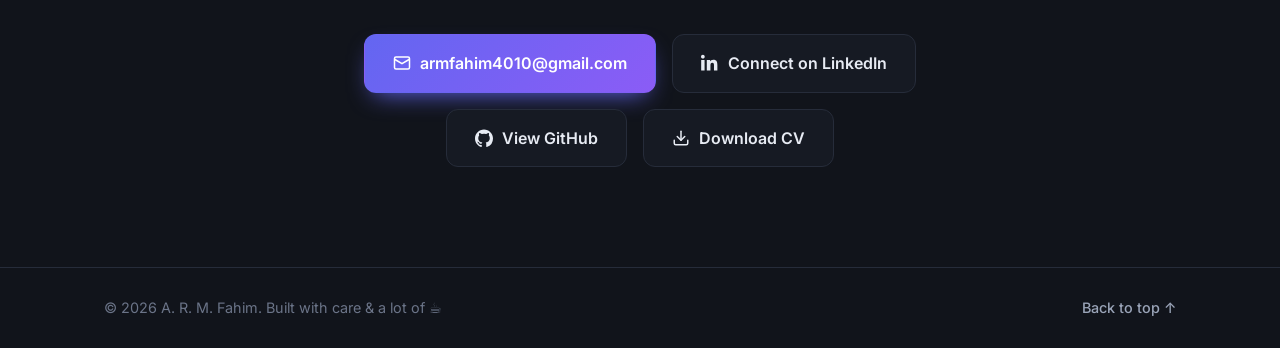
==== commit cfe50c24: "Add designed OG share card (1200x630) Replace the portrait og:image with an on-brand share card (nam" ====
--- a/index.html
+++ b/index.html
@@ -15,12 +15,14 @@
   <meta property="og:url" content="https://armfahim.com/" />
   <meta property="og:title" content="A. R. M. Fahim — Software Engineer" />
   <meta property="og:description" content="Java & Spring Boot engineer building scalable backend systems and enterprise software." />
-  <meta property="og:image" content="https://armfahim.com/assets/profile.jpg" />
-  <meta property="og:image:alt" content="A. R. M. Fahim" />
+  <meta property="og:image" content="https://armfahim.com/assets/og-image.jpg" />
+  <meta property="og:image:width" content="1200" />
+  <meta property="og:image:height" content="630" />
+  <meta property="og:image:alt" content="A. R. M. Fahim — Software Engineer · Java & Spring Boot" />
   <meta name="twitter:card" content="summary_large_image" />
   <meta name="twitter:title" content="A. R. M. Fahim — Software Engineer" />
   <meta name="twitter:description" content="Java & Spring Boot engineer building scalable backend systems and enterprise software." />
-  <meta name="twitter:image" content="https://armfahim.com/assets/profile.jpg" />
+  <meta name="twitter:image" content="https://armfahim.com/assets/og-image.jpg" />
 
   <link rel="preconnect" href="https://fonts.googleapis.com" />
   <link rel="preconnect" href="https://fonts.gstatic.com" crossorigin />
@@ -419,5 +421,9 @@
   </footer>
 
   <script src="js/main.js"></script>
+
+  <!-- Cloudflare Web Analytics (cookieless, privacy-friendly) -->
+  <script defer src="https://static.cloudflareinsights.com/beacon.min.js" data-cf-beacon='{"token": "f59c97d2be2b4c759c98848571ce7284"}'></script>
+  <!-- End Cloudflare Web Analytics -->
 </body>
 </html>
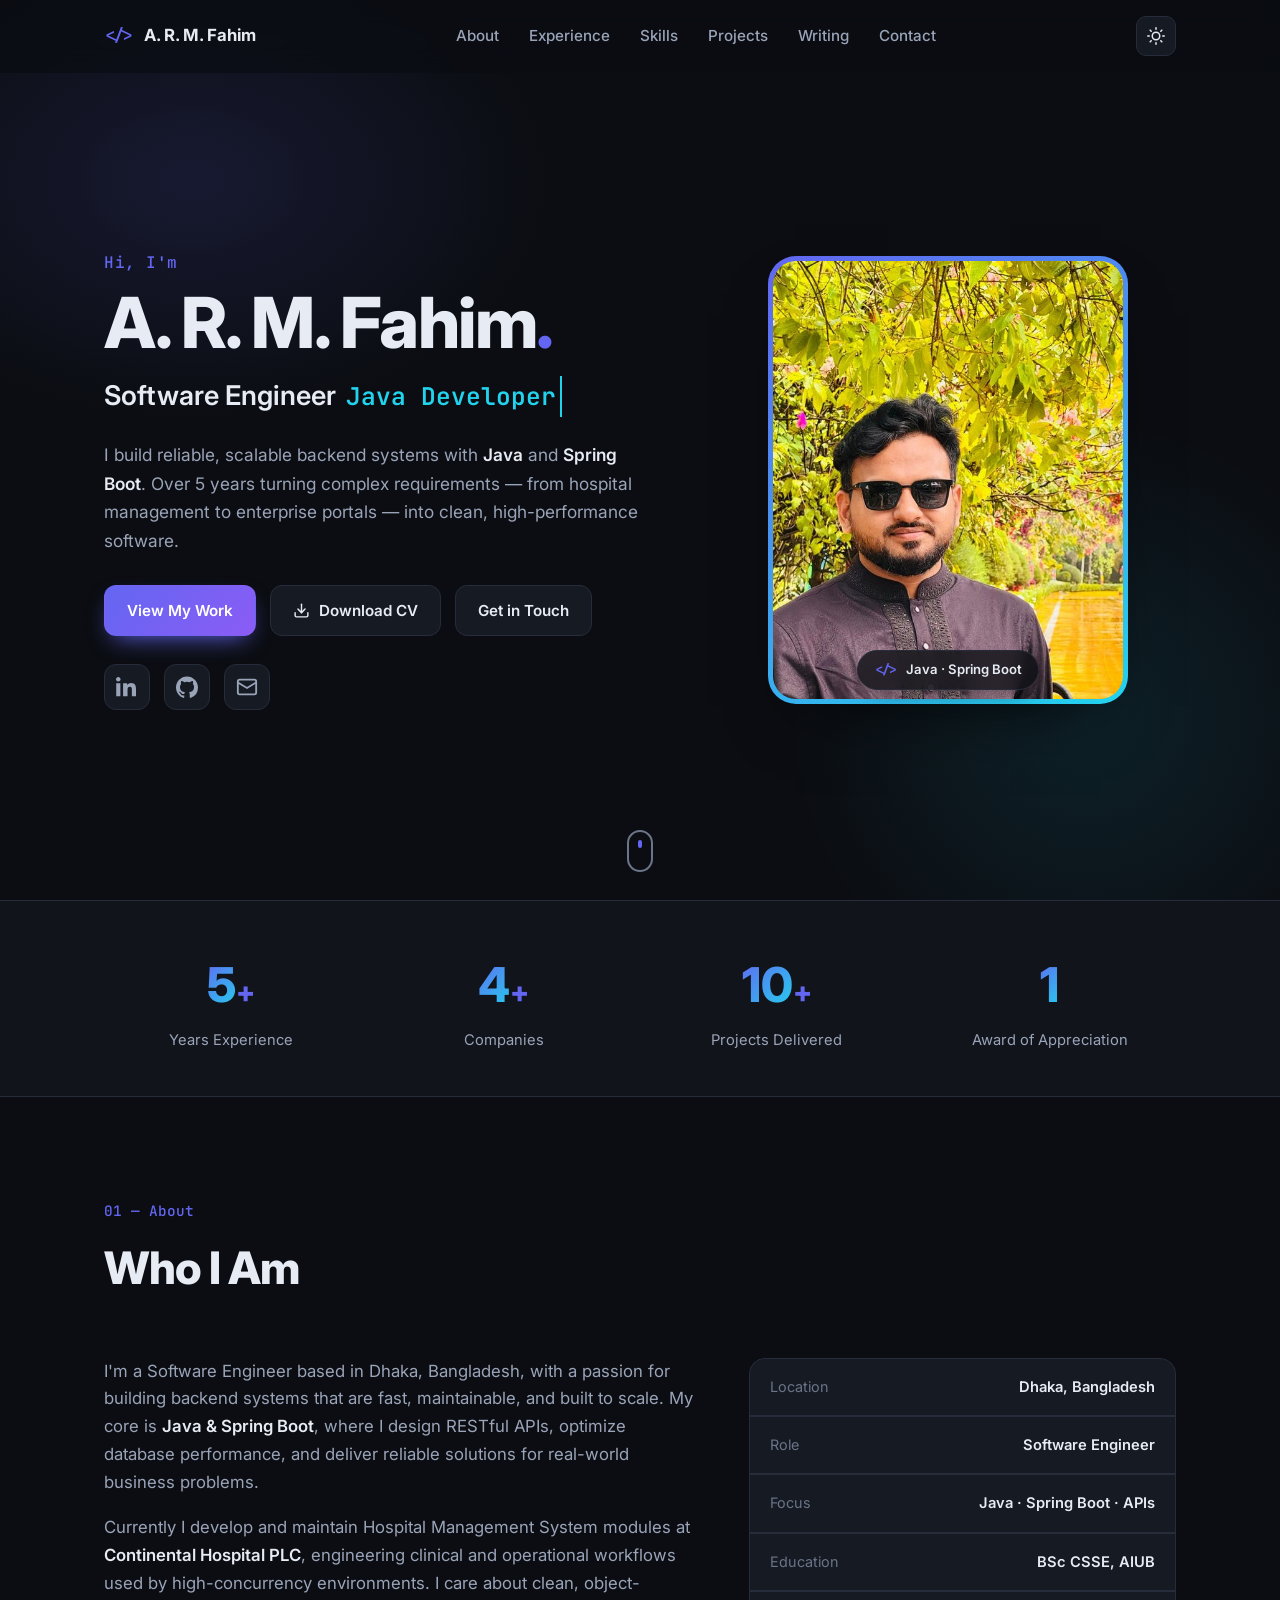
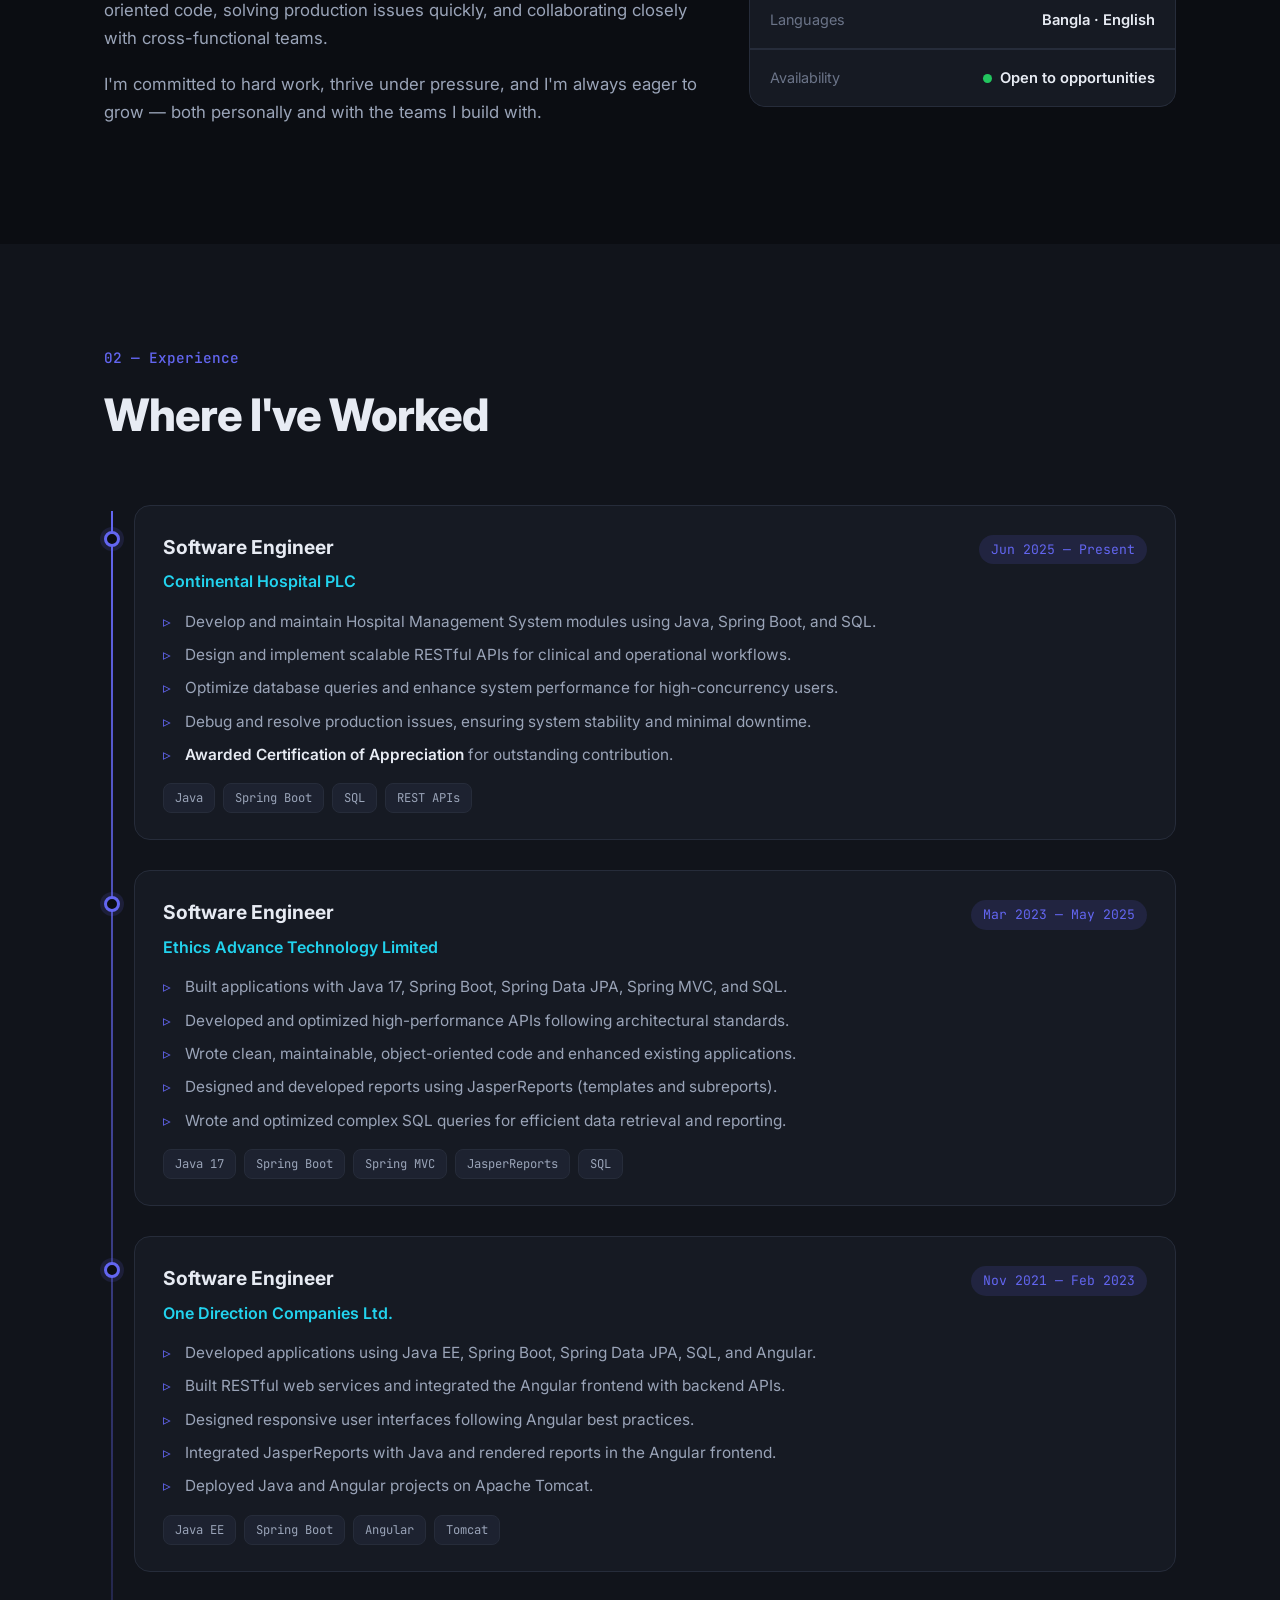
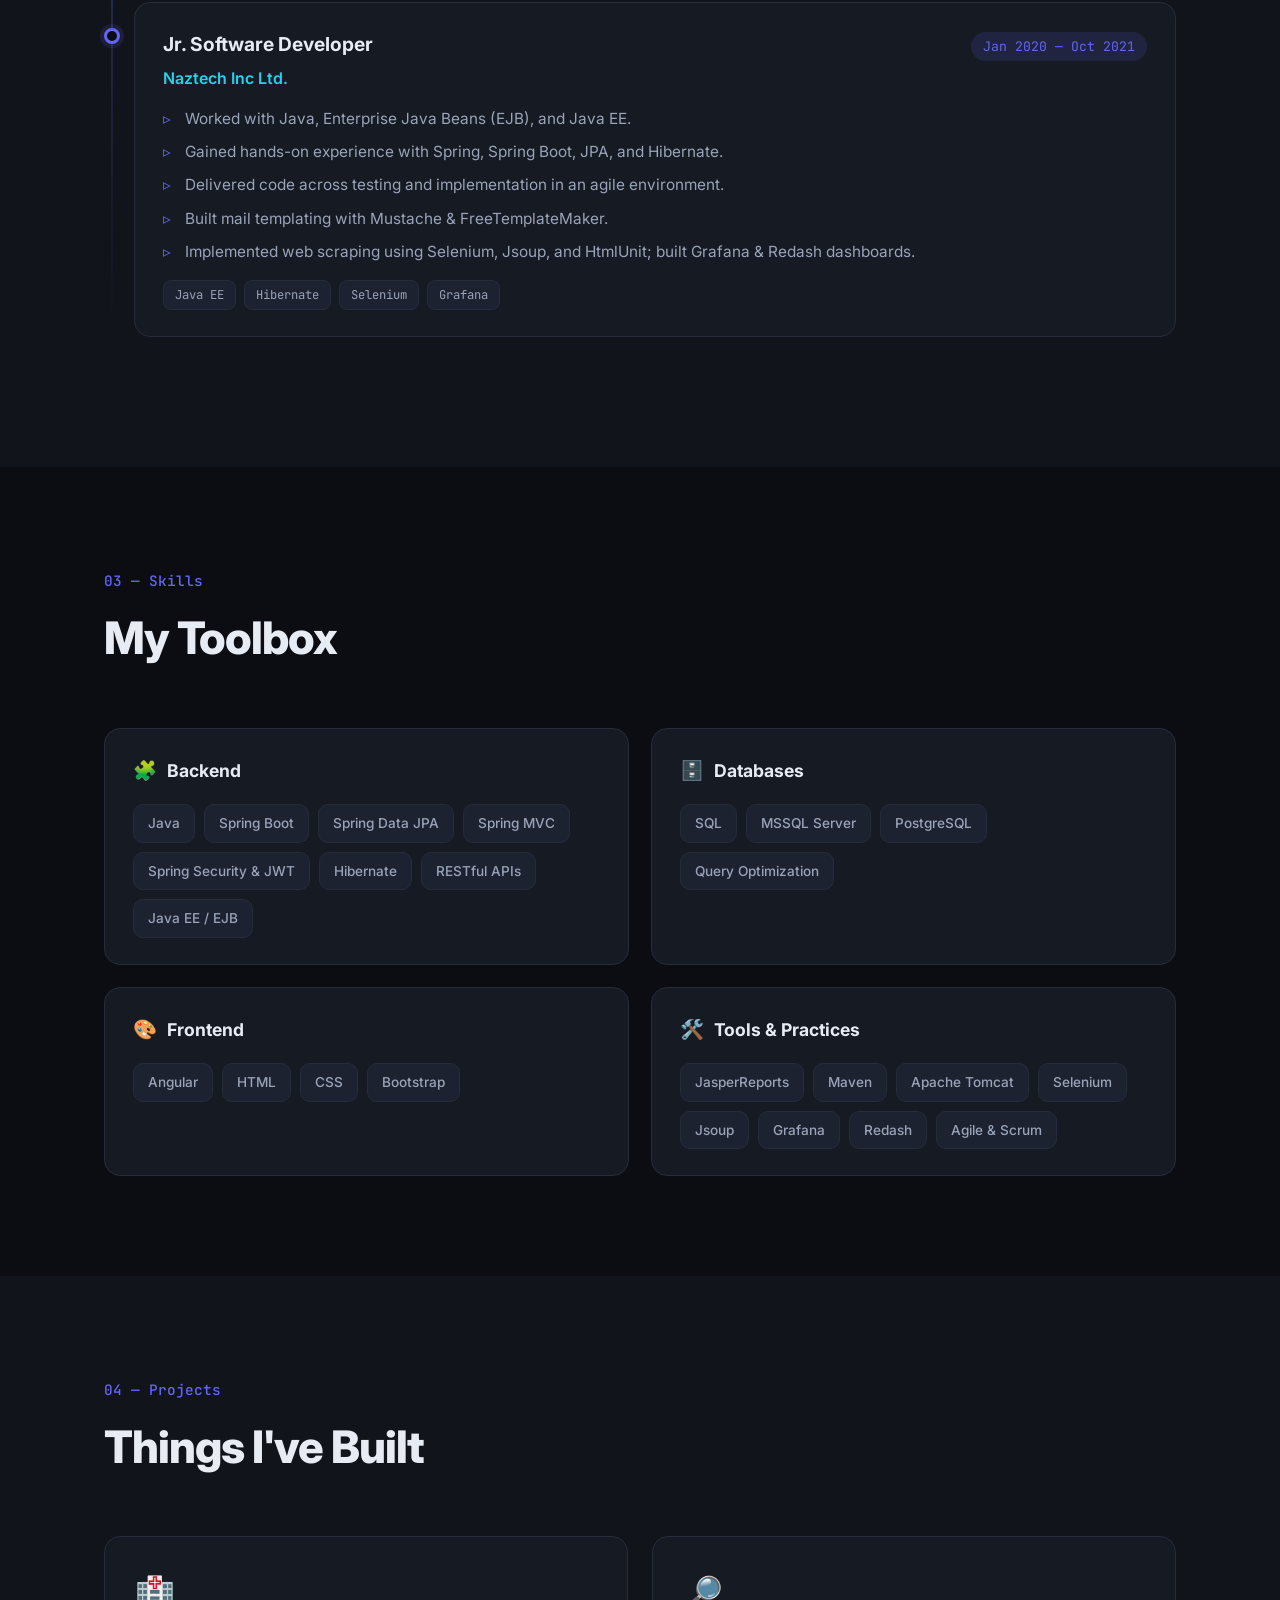
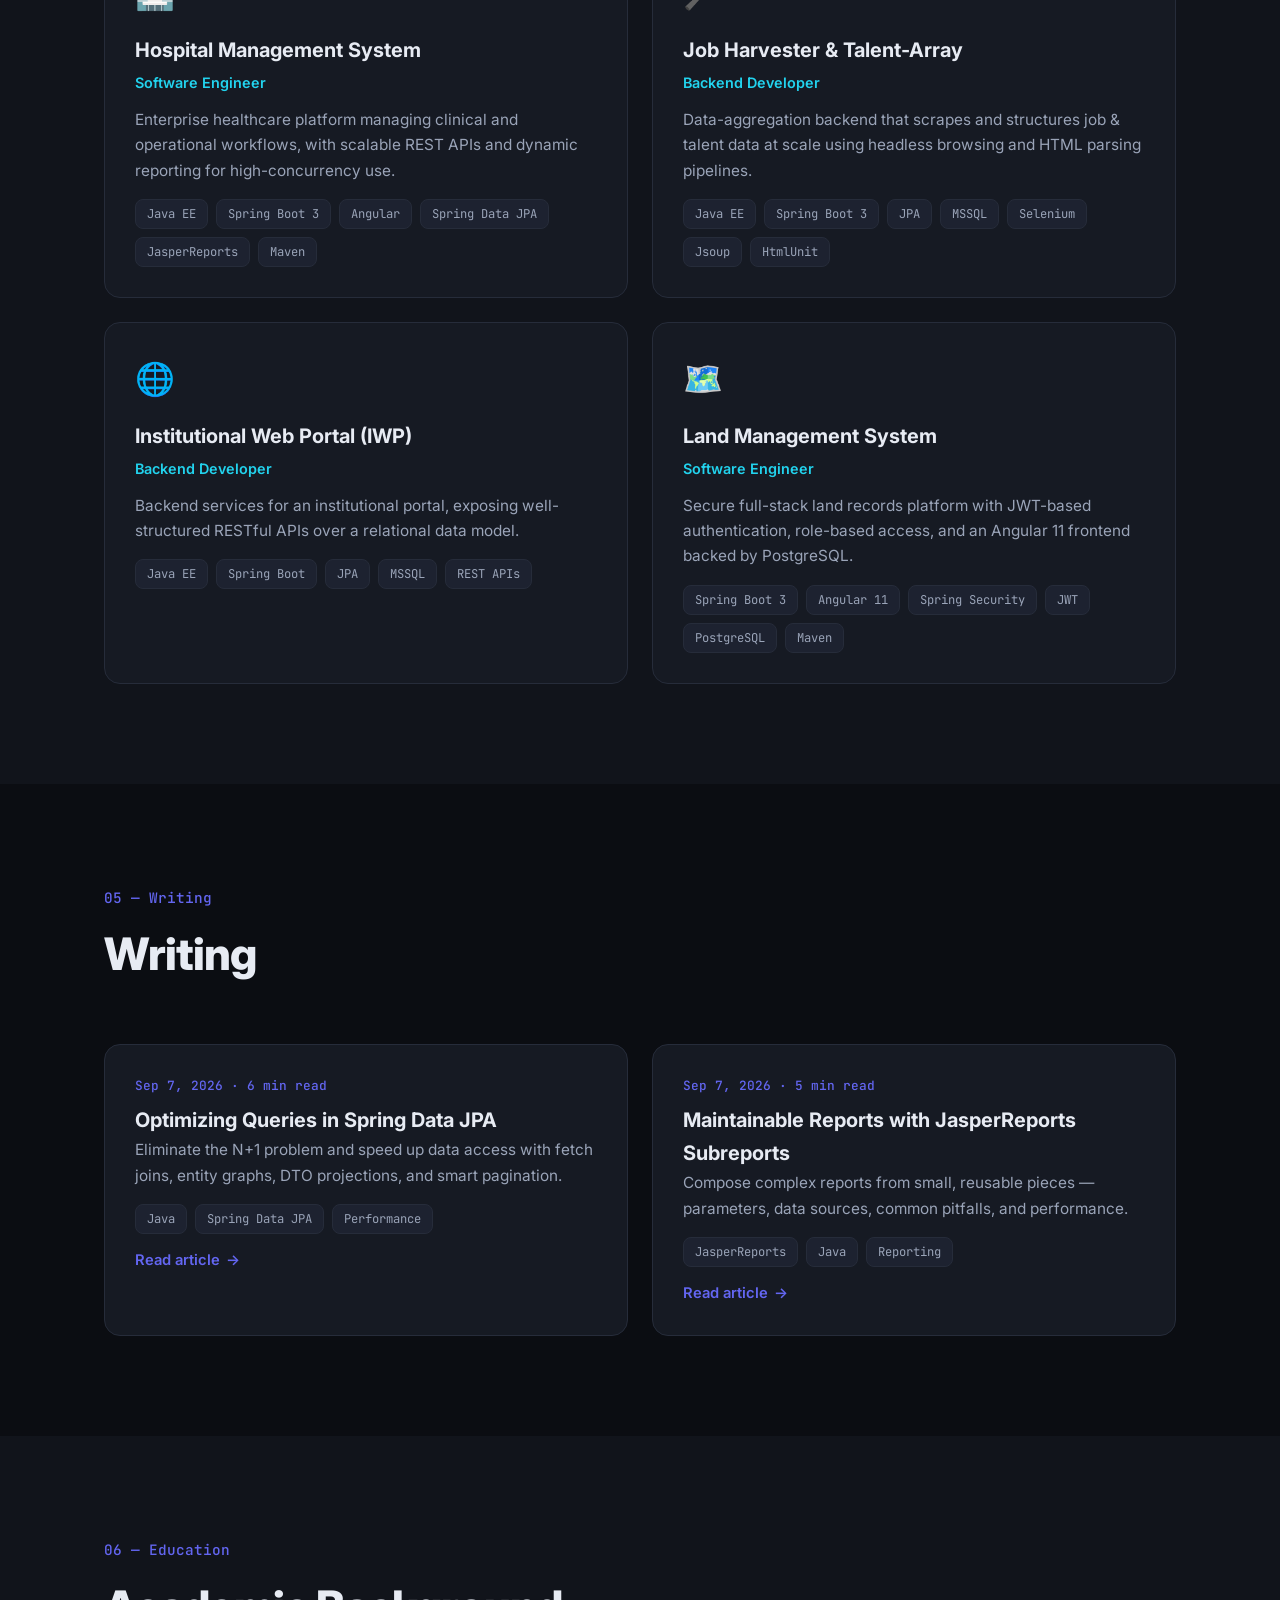
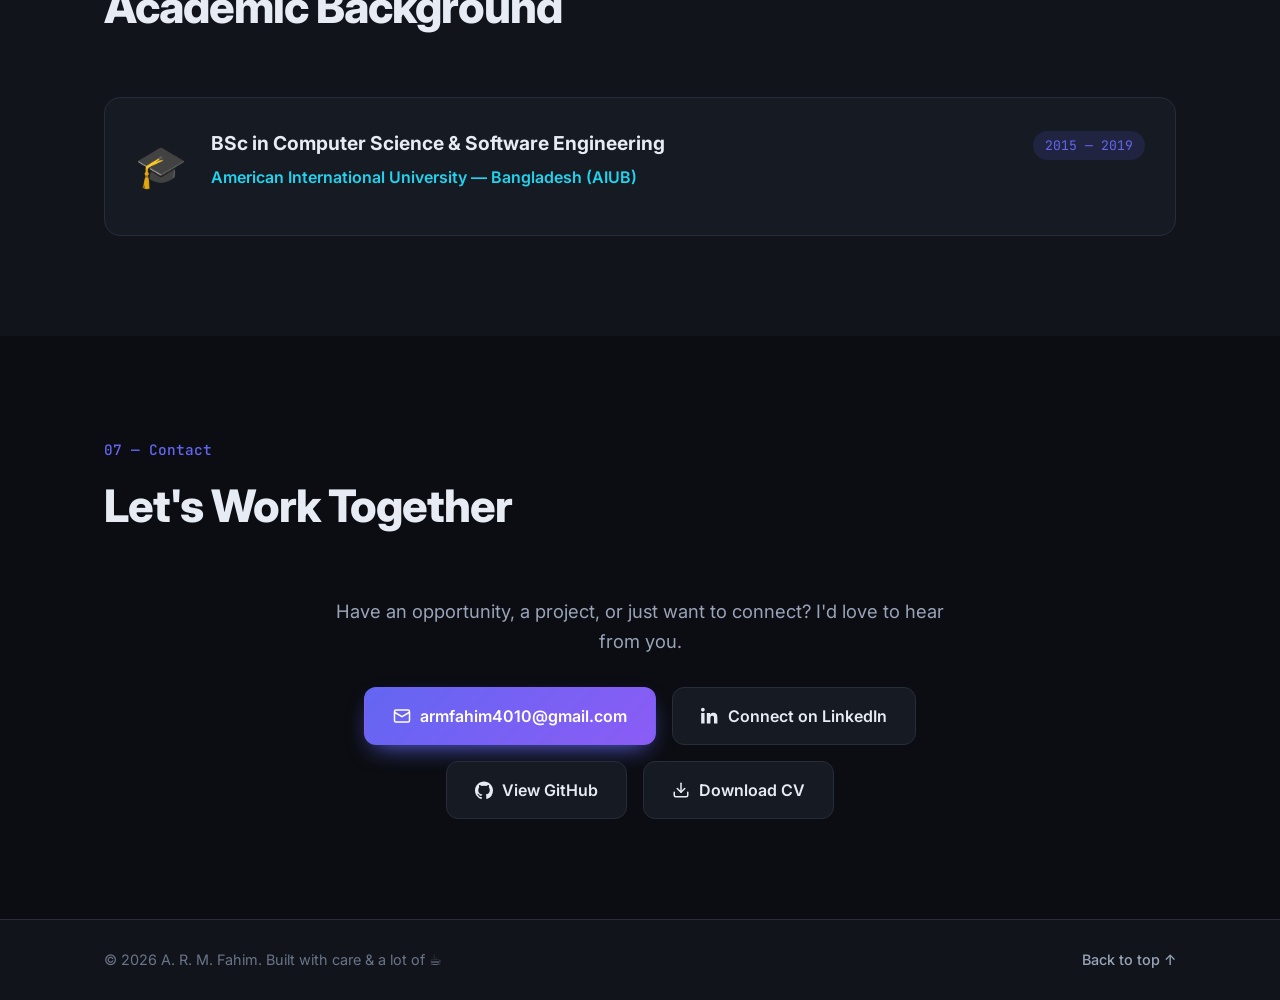
==== commit b3aef7e6: "Add Writing/blog section with two starter posts - Home page Writing section + nav link - Article lay" ====
--- a/index.html
+++ b/index.html
@@ -24,6 +24,28 @@
   <meta name="twitter:description" content="Java & Spring Boot engineer building scalable backend systems and enterprise software." />
   <meta name="twitter:image" content="https://armfahim.com/assets/og-image.jpg" />
 
+  <!-- Structured data: Person (helps search + rich results) -->
+  <script type="application/ld+json">
+  {
+    "@context": "https://schema.org",
+    "@type": "Person",
+    "name": "A. R. M. Fahim",
+    "url": "https://armfahim.com",
+    "image": "https://armfahim.com/assets/profile.jpg",
+    "jobTitle": "Software Engineer",
+    "description": "Software Engineer specializing in Java, Spring Boot, and scalable backend systems.",
+    "email": "mailto:armfahim4010@gmail.com",
+    "address": { "@type": "PostalAddress", "addressLocality": "Dhaka", "addressCountry": "BD" },
+    "worksFor": { "@type": "Organization", "name": "Continental Hospital PLC" },
+    "alumniOf": { "@type": "CollegeOrUniversity", "name": "American International University — Bangladesh" },
+    "knowsAbout": ["Java", "Spring Boot", "Spring Data JPA", "Spring MVC", "RESTful APIs", "SQL", "PostgreSQL", "Angular", "Hibernate"],
+    "sameAs": [
+      "https://www.linkedin.com/in/a-r-m-fahim-9b5006122/",
+      "https://github.com/armfahim"
+    ]
+  }
+  </script>
+
   <link rel="preconnect" href="https://fonts.googleapis.com" />
   <link rel="preconnect" href="https://fonts.gstatic.com" crossorigin />
   <link href="https://fonts.googleapis.com/css2?family=Inter:wght@400;500;600;700;800&family=JetBrains+Mono:wght@400;500;600&display=swap" rel="stylesheet" />
@@ -31,6 +53,7 @@
   <link rel="icon" href="data:image/svg+xml,%3Csvg xmlns='http://www.w3.org/2000/svg' viewBox='0 0 100 100'%3E%3Crect width='100' height='100' rx='22' fill='%236366f1'/%3E%3Ctext x='50' y='68' font-family='Arial' font-size='52' font-weight='bold' fill='white' text-anchor='middle'%3EF%3C/text%3E%3C/svg%3E" />
 
   <link rel="stylesheet" href="css/style.css" />
+  <link rel="stylesheet" href="css/article.css" />
 </head>
 <body>
   <!-- Progress bar -->
@@ -48,6 +71,7 @@
         <a href="#experience">Experience</a>
         <a href="#skills">Skills</a>
         <a href="#projects">Projects</a>
+        <a href="#writing">Writing</a>
         <a href="#contact">Contact</a>
       </nav>
       <div class="nav__actions">
@@ -359,11 +383,43 @@
       </div>
     </section>
 
+    <!-- Writing -->
+    <section class="section" id="writing">
+      <div class="container">
+        <div class="section__head reveal">
+          <span class="section__tag">05 — Writing</span>
+          <h2 class="section__title">Writing</h2>
+        </div>
+        <div class="projects">
+          <a class="project reveal" href="blog/optimizing-spring-data-jpa-queries.html">
+            <p class="post-card__meta">Sep 7, 2026 · 6 min read</p>
+            <h3>Optimizing Queries in Spring Data JPA</h3>
+            <p class="project__desc">
+              Eliminate the N+1 problem and speed up data access with fetch joins,
+              entity graphs, DTO projections, and smart pagination.
+            </p>
+            <div class="tags"><span>Java</span><span>Spring Data JPA</span><span>Performance</span></div>
+            <span class="post-card__more">Read article</span>
+          </a>
+          <a class="project reveal" href="blog/jasperreports-subreports-guide.html">
+            <p class="post-card__meta">Sep 7, 2026 · 5 min read</p>
+            <h3>Maintainable Reports with JasperReports Subreports</h3>
+            <p class="project__desc">
+              Compose complex reports from small, reusable pieces — parameters, data
+              sources, common pitfalls, and performance.
+            </p>
+            <div class="tags"><span>JasperReports</span><span>Java</span><span>Reporting</span></div>
+            <span class="post-card__more">Read article</span>
+          </a>
+        </div>
+      </div>
+    </section>
+
     <!-- Education -->
-    <section class="section" id="education">
-      <div class="container">
-        <div class="section__head reveal">
-          <span class="section__tag">05 — Education</span>
+    <section class="section section--alt" id="education">
+      <div class="container">
+        <div class="section__head reveal">
+          <span class="section__tag">06 — Education</span>
           <h2 class="section__title">Academic Background</h2>
         </div>
         <div class="edu reveal">
@@ -380,10 +436,10 @@
     </section>
 
     <!-- Contact -->
-    <section class="section section--alt" id="contact">
-      <div class="container">
-        <div class="section__head reveal">
-          <span class="section__tag">06 — Contact</span>
+    <section class="section" id="contact">
+      <div class="container">
+        <div class="section__head reveal">
+          <span class="section__tag">07 — Contact</span>
           <h2 class="section__title">Let's Work Together</h2>
         </div>
         <div class="contact reveal">
--- a/css/article.css
+++ b/css/article.css
@@ -0,0 +1,90 @@
+/* ============================================================
+   Article / blog post layout — pairs with style.css (tokens, nav, buttons)
+   ============================================================ */
+
+.article {
+  max-width: 760px;
+  margin: 0 auto;
+  padding: 120px 24px 80px;
+}
+
+.article__back {
+  display: inline-flex; align-items: center; gap: 6px;
+  color: var(--text-dim); font-size: .92rem; font-weight: 500;
+  margin-bottom: 26px; transition: color .2s;
+}
+.article__back:hover { color: var(--brand); }
+
+.article__meta {
+  font-family: 'JetBrains Mono', monospace; color: var(--brand);
+  font-size: .85rem; font-weight: 500; margin-bottom: 12px;
+}
+
+.article__title {
+  font-size: clamp(1.9rem, 5vw, 2.9rem); font-weight: 800;
+  letter-spacing: -1px; line-height: 1.12; margin-bottom: 18px;
+}
+
+.article__lead {
+  color: var(--text-dim); font-size: 1.15rem; line-height: 1.6;
+  margin: 4px 0 22px;
+}
+
+.article__body { font-size: 1.06rem; line-height: 1.8; color: var(--text-dim); }
+.article__body h2 {
+  color: var(--text); font-size: 1.5rem; font-weight: 700;
+  margin: 42px 0 14px; letter-spacing: -.3px;
+}
+.article__body h3 {
+  color: var(--text); font-size: 1.2rem; font-weight: 700; margin: 30px 0 10px;
+}
+.article__body p { margin-bottom: 18px; }
+.article__body strong { color: var(--text); }
+.article__body a { color: var(--brand); text-decoration: underline; text-underline-offset: 3px; }
+.article__body ul, .article__body ol { margin: 0 0 18px 1.3em; display: grid; gap: 8px; }
+.article__body li { padding-left: 4px; }
+
+.article__body pre {
+  background: var(--surface); border: 1px solid var(--border); border-radius: 12px;
+  padding: 18px 20px; overflow-x: auto; margin: 0 0 22px;
+  font-family: 'JetBrains Mono', monospace; font-size: .86rem; line-height: 1.7;
+  color: var(--text);
+}
+.article__body :not(pre) > code {
+  font-family: 'JetBrains Mono', monospace; font-size: .86em;
+  background: var(--surface-2); border: 1px solid var(--border);
+  padding: 2px 7px; border-radius: 6px; color: var(--accent);
+}
+.article__body pre code { background: none; border: none; padding: 0; color: inherit; }
+
+.article__body blockquote {
+  border-left: 3px solid var(--brand); padding: 4px 0 4px 20px;
+  margin: 0 0 22px; color: var(--text); font-style: italic;
+  background: var(--brand-soft); border-radius: 0 8px 8px 0;
+}
+.article__body blockquote p:last-child { margin-bottom: 0; }
+
+.article__cta {
+  margin-top: 52px; padding-top: 30px; border-top: 1px solid var(--border);
+  display: flex; align-items: center; justify-content: space-between; gap: 18px; flex-wrap: wrap;
+}
+.article__cta p { color: var(--text-dim); font-size: 1.02rem; margin: 0; }
+
+.article__note {
+  margin: 30px 0 0; padding: 14px 18px; border-radius: 12px;
+  background: var(--surface-2); border: 1px dashed var(--border);
+  color: var(--text-mute); font-size: .9rem;
+}
+
+/* Writing section on the home page reuses .projects / .project card styles;
+   these just add the meta line and read-more link. */
+.post-card__meta {
+  font-family: 'JetBrains Mono', monospace; color: var(--brand);
+  font-size: .8rem; font-weight: 500; margin-bottom: 8px;
+}
+.post-card__more {
+  display: inline-flex; align-items: center; gap: 6px; margin-top: 14px;
+  color: var(--brand); font-weight: 600; font-size: .92rem;
+}
+.post-card__more::after { content: '→'; transition: transform .2s var(--ease); }
+.project:hover .post-card__more::after { transform: translateX(4px); }
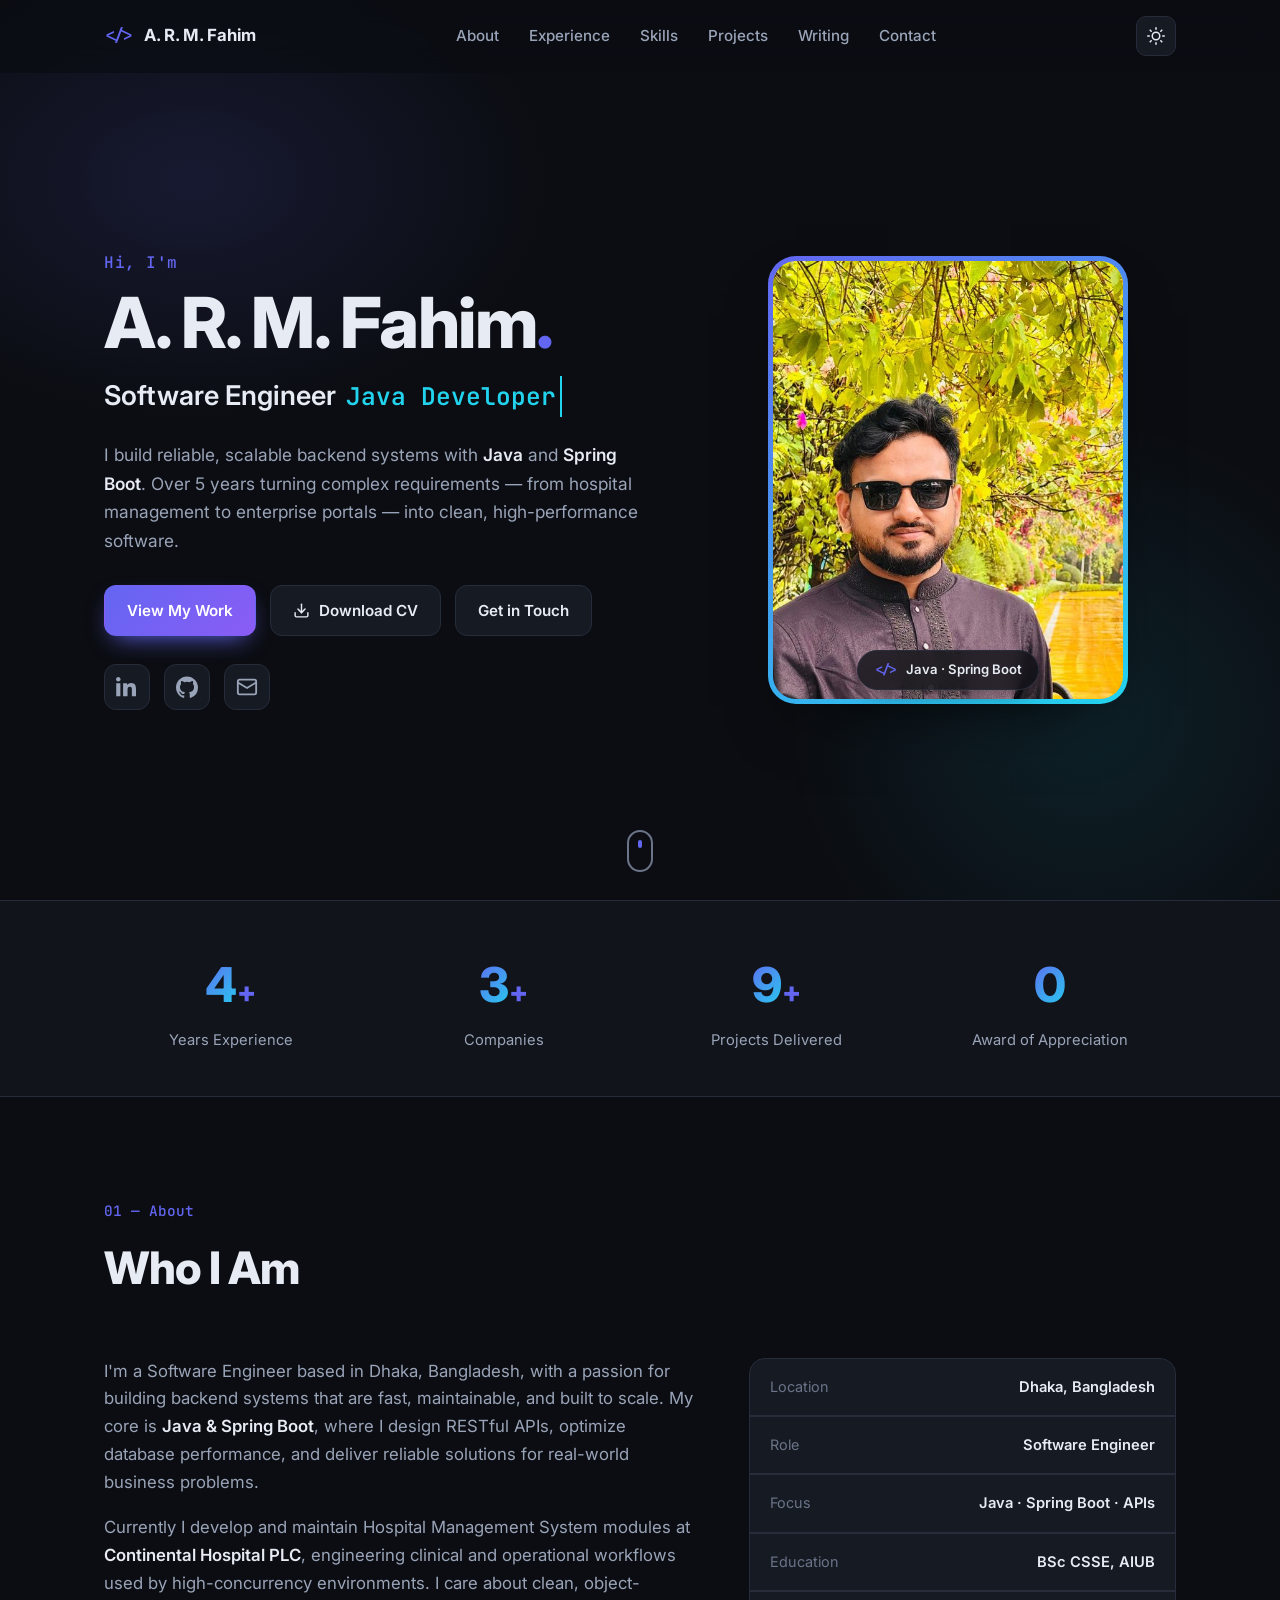
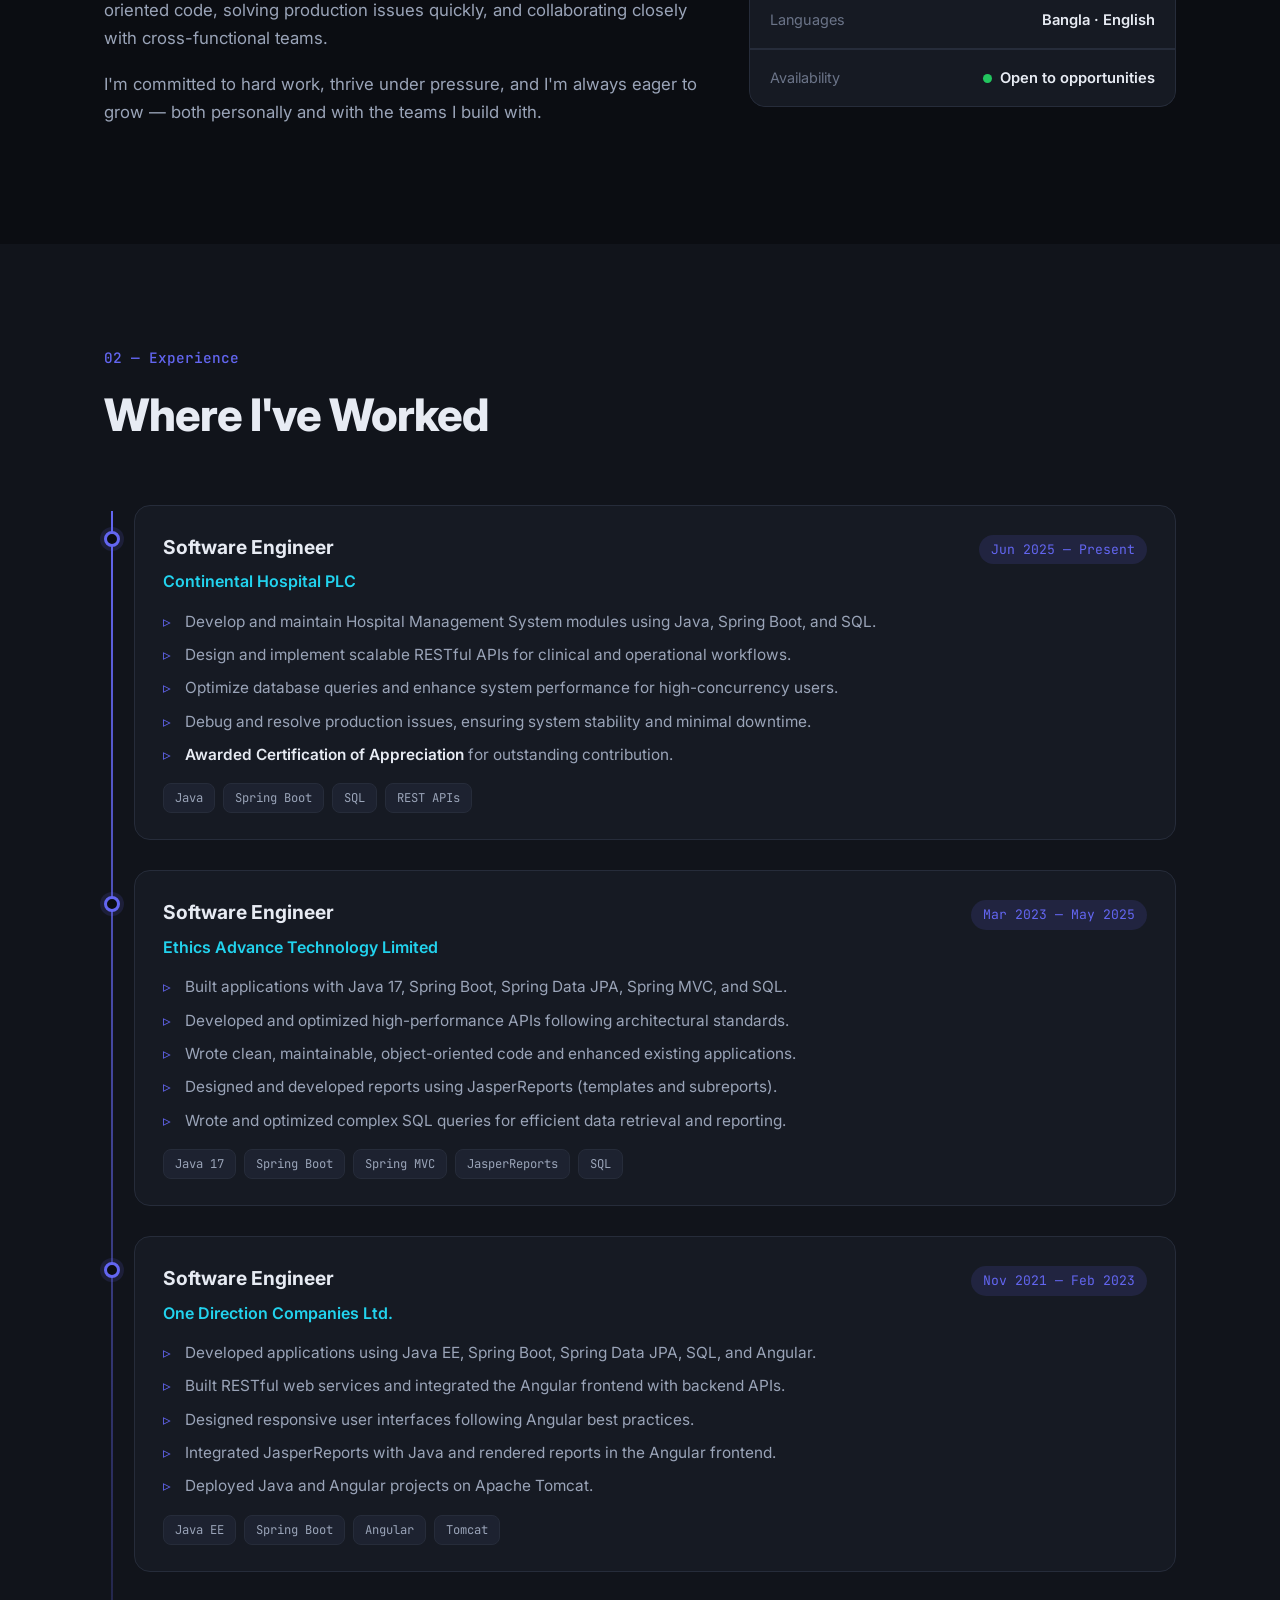
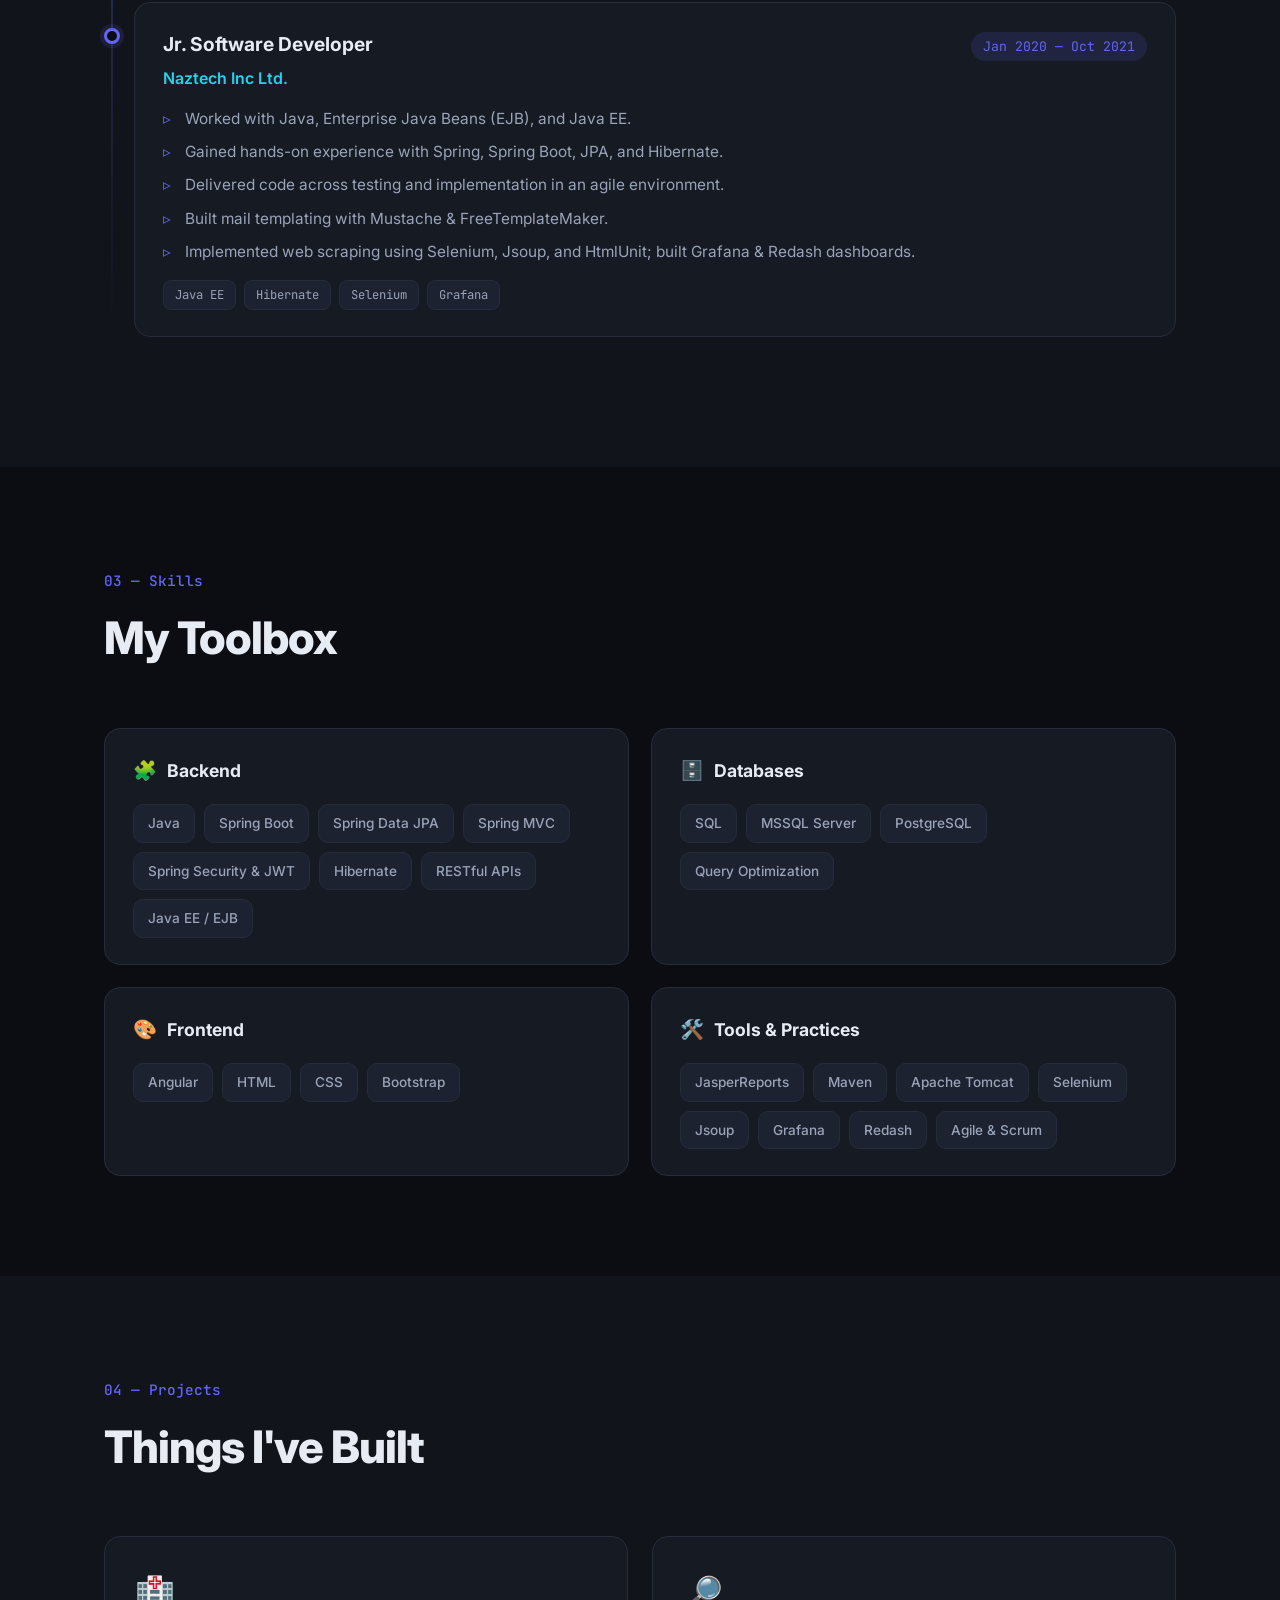
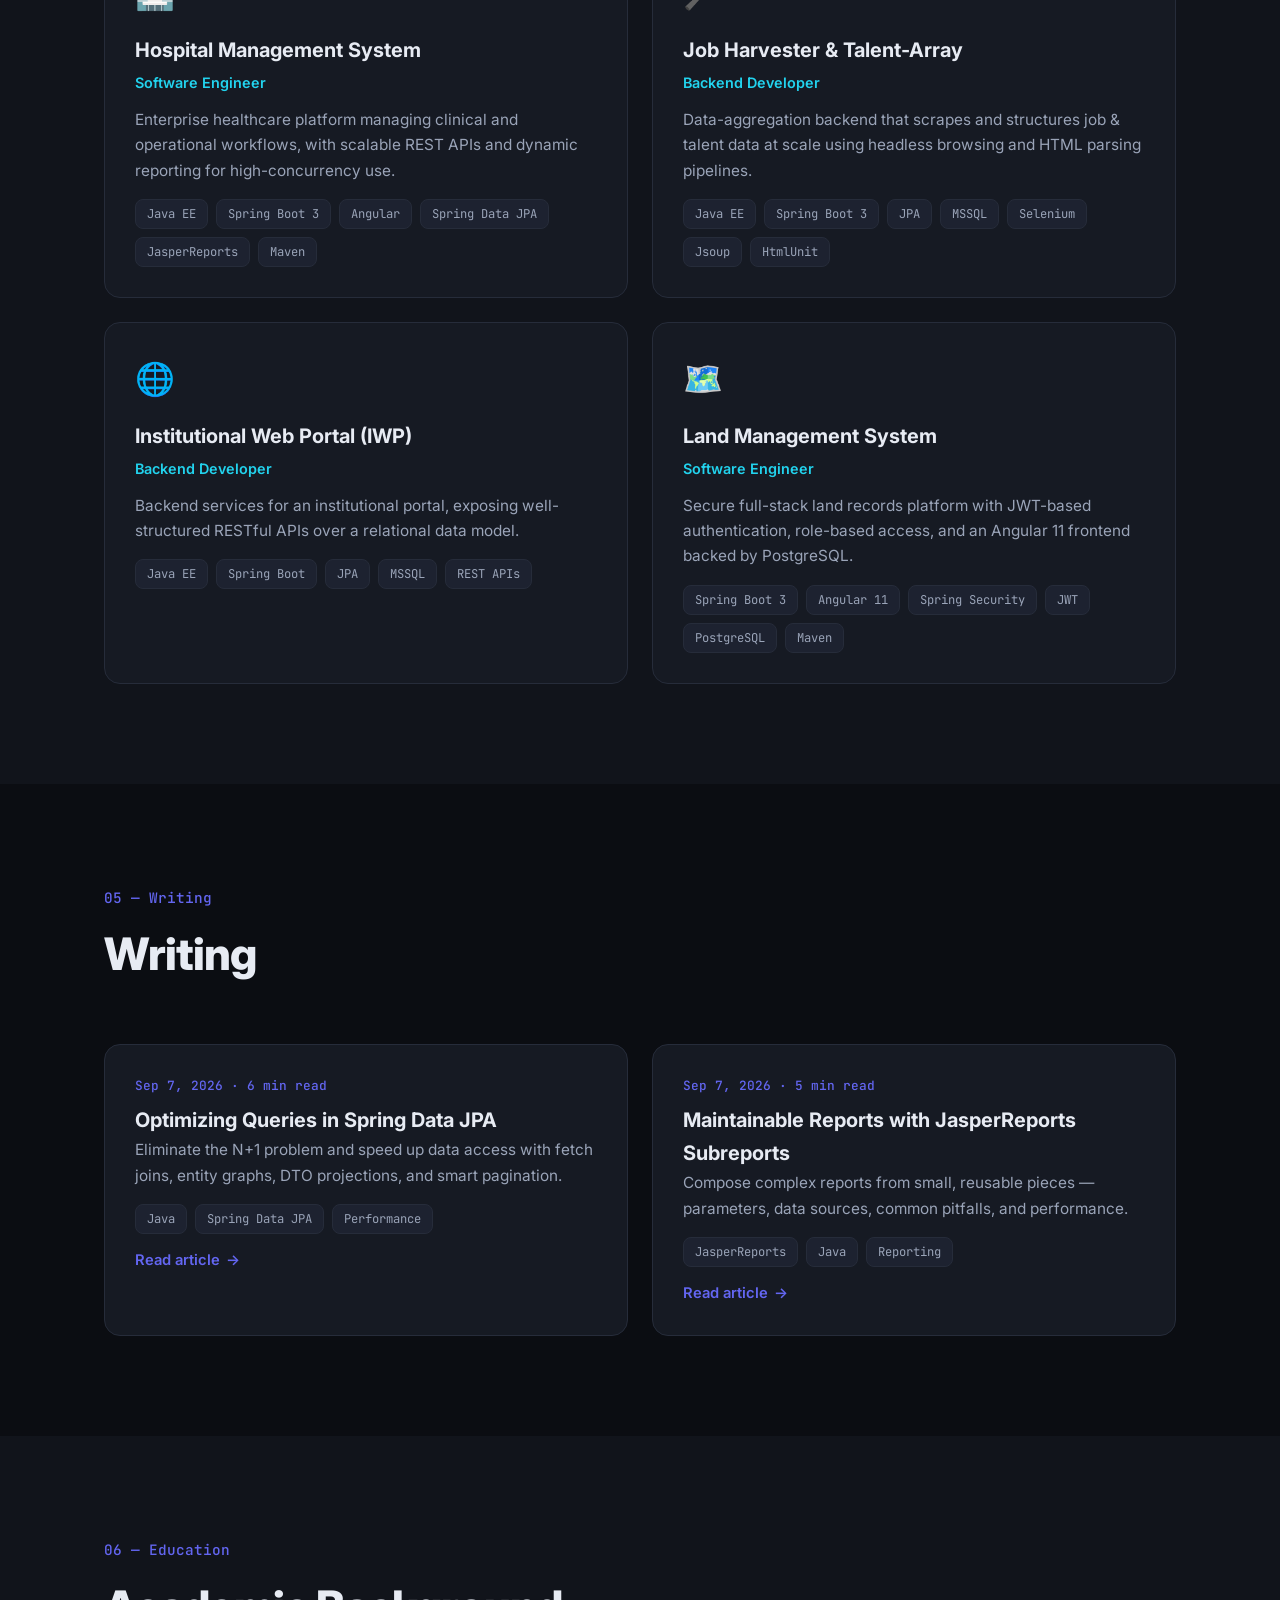
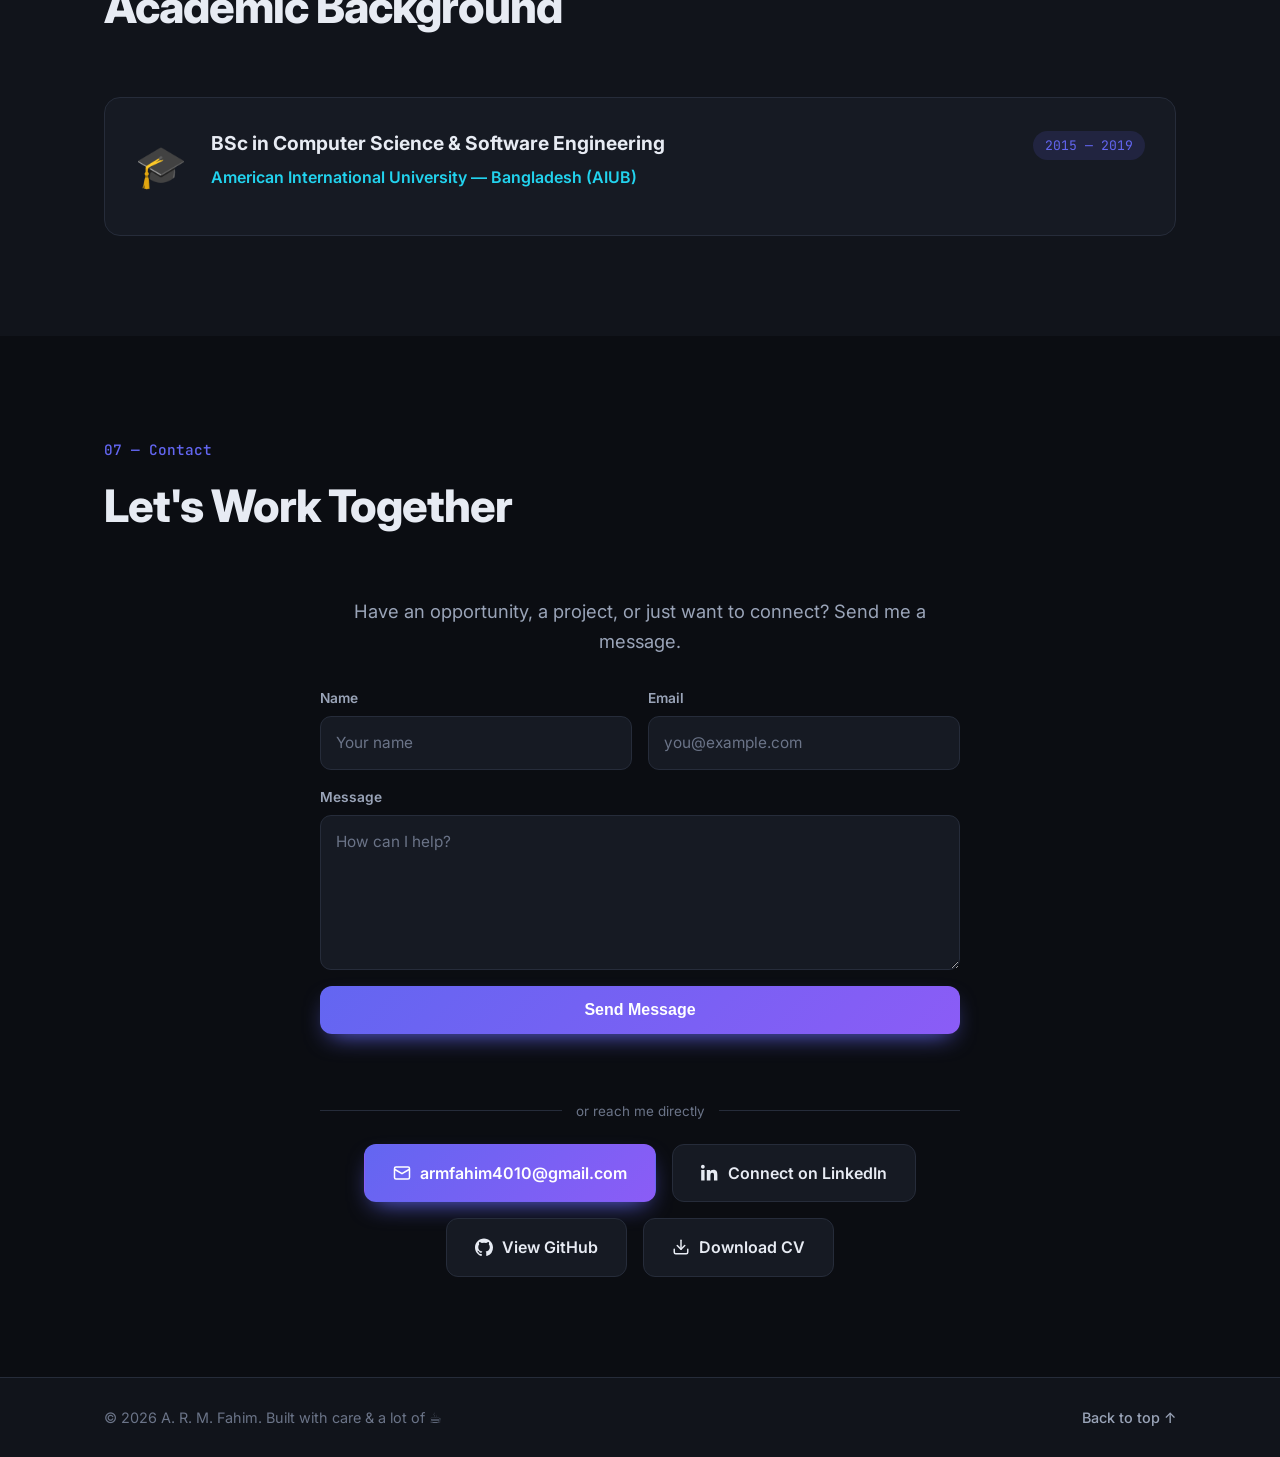
==== commit 44c5abb3: "Add working contact form (Web3Forms, no backend) Name/email/message form in the Contact section with" ====
--- a/index.html
+++ b/index.html
@@ -444,8 +444,36 @@
         </div>
         <div class="contact reveal">
           <p class="contact__lead">
-            Have an opportunity, a project, or just want to connect? I'd love to hear from you.
+            Have an opportunity, a project, or just want to connect? Send me a message.
           </p>
+
+          <form class="cform" id="contactForm" action="https://api.web3forms.com/submit" method="POST">
+            <input type="hidden" name="access_key" value="c22b5321-b3f4-4ab6-a785-9e21c7303b18" />
+            <input type="hidden" name="subject" value="New message from armfahim.com" />
+            <input type="hidden" name="from_name" value="armfahim.com contact form" />
+            <input type="checkbox" name="botcheck" class="cform__hp" tabindex="-1" autocomplete="off" aria-hidden="true" />
+            <div class="cform__row">
+              <div class="cform__field">
+                <label for="cf-name">Name</label>
+                <input id="cf-name" type="text" name="name" required placeholder="Your name" autocomplete="name" />
+              </div>
+              <div class="cform__field">
+                <label for="cf-email">Email</label>
+                <input id="cf-email" type="email" name="email" required placeholder="you@example.com" autocomplete="email" />
+              </div>
+            </div>
+            <div class="cform__field">
+              <label for="cf-message">Message</label>
+              <textarea id="cf-message" name="message" rows="5" required placeholder="How can I help?"></textarea>
+            </div>
+            <button type="submit" class="btn btn--primary btn--lg cform__submit">
+              <span class="cform__btn-label">Send Message</span>
+            </button>
+            <p class="cform__status" id="cformStatus" role="status" aria-live="polite"></p>
+          </form>
+
+          <div class="contact__divider"><span>or reach me directly</span></div>
+
           <div class="contact__actions">
             <a href="mailto:armfahim4010@gmail.com" class="btn btn--primary btn--lg">
               <svg width="18" height="18" viewBox="0 0 24 24" fill="none" stroke="currentColor" stroke-width="2"><rect x="2" y="4" width="20" height="16" rx="2"/><path d="m22 7-10 6L2 7"/></svg>
--- a/css/style.css
+++ b/css/style.css
@@ -267,6 +267,33 @@
 .contact__lead { color: var(--text-dim); font-size: 1.15rem; margin-bottom: 30px; }
 .contact__actions { display: flex; gap: 16px; justify-content: center; flex-wrap: wrap; }
 
+/* Contact form */
+.cform { text-align: left; display: grid; gap: 16px; margin: 4px 0 30px; }
+.cform__row { display: grid; grid-template-columns: 1fr 1fr; gap: 16px; }
+.cform__field { display: grid; gap: 7px; }
+.cform__field label { font-size: .86rem; font-weight: 600; color: var(--text-dim); }
+.cform input, .cform textarea {
+  width: 100%; padding: 13px 15px; border-radius: 11px; font: inherit; font-size: .96rem;
+  background: var(--surface); border: 1px solid var(--border); color: var(--text);
+  transition: border-color .2s, box-shadow .2s;
+}
+.cform input::placeholder, .cform textarea::placeholder { color: var(--text-mute); }
+.cform input:focus, .cform textarea:focus {
+  outline: none; border-color: var(--brand); box-shadow: 0 0 0 3px var(--brand-soft);
+}
+.cform textarea { resize: vertical; min-height: 130px; }
+.cform__hp { position: absolute; left: -9999px; width: 1px; height: 1px; opacity: 0; }
+.cform__submit { justify-content: center; width: 100%; border: none; cursor: pointer; }
+.cform__submit:disabled { opacity: .6; cursor: not-allowed; transform: none; }
+.cform__status { margin: 2px 0 0; font-size: .92rem; font-weight: 500; min-height: 1.2em; text-align: center; }
+.cform__status.ok { color: #22c55e; }
+.cform__status.err { color: #f87171; }
+.contact__divider {
+  display: flex; align-items: center; gap: 14px;
+  color: var(--text-mute); font-size: .84rem; margin: 4px 0 22px;
+}
+.contact__divider::before, .contact__divider::after { content: ''; flex: 1; height: 1px; background: var(--border); }
+
 /* ---------- Footer ---------- */
 .footer { border-top: 1px solid var(--border); background: var(--bg-alt); padding: 28px 0; }
 .footer__inner { display: flex; justify-content: space-between; align-items: center; gap: 16px; flex-wrap: wrap; }
@@ -287,6 +314,7 @@
   .about { grid-template-columns: 1fr; }
   .skills, .projects { grid-template-columns: 1fr; }
   .stats__grid { grid-template-columns: repeat(2, 1fr); gap: 30px 20px; }
+  .cform__row { grid-template-columns: 1fr; }
 }
 
 @media (max-width: 680px) {
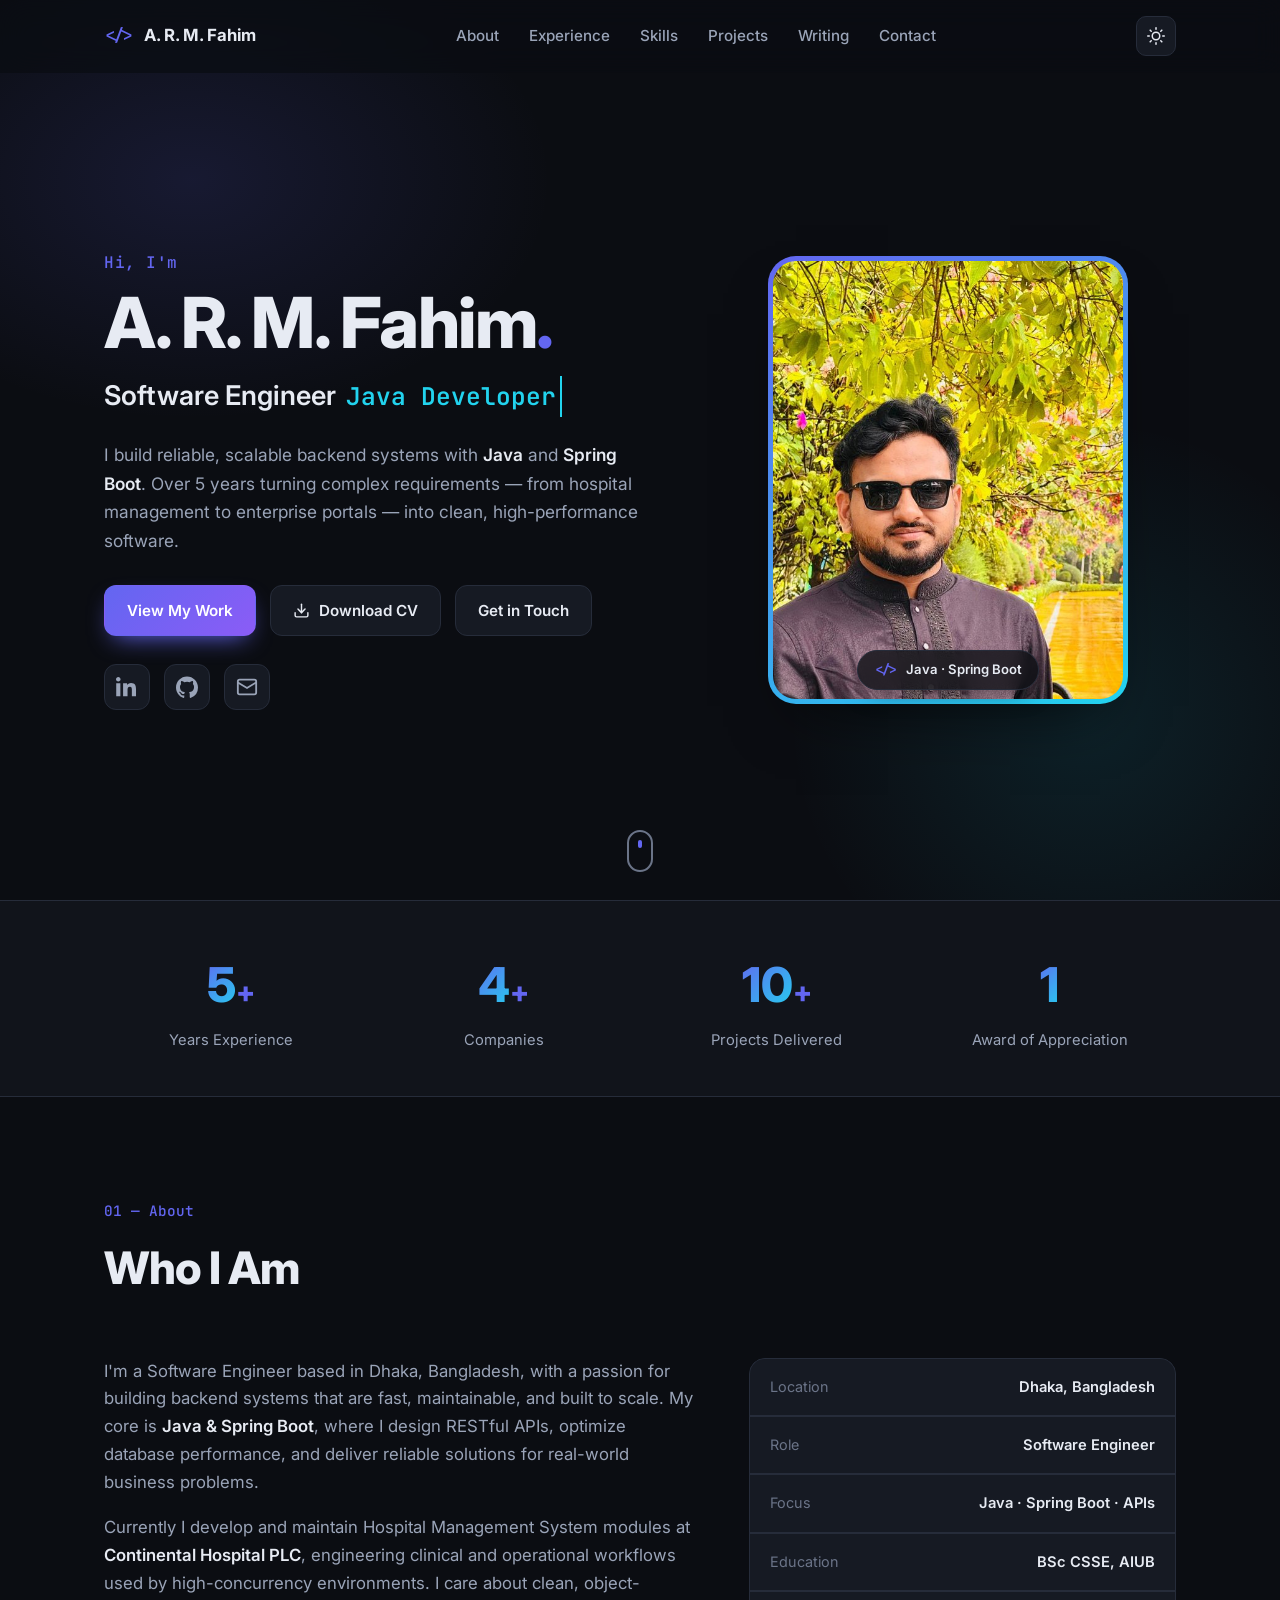
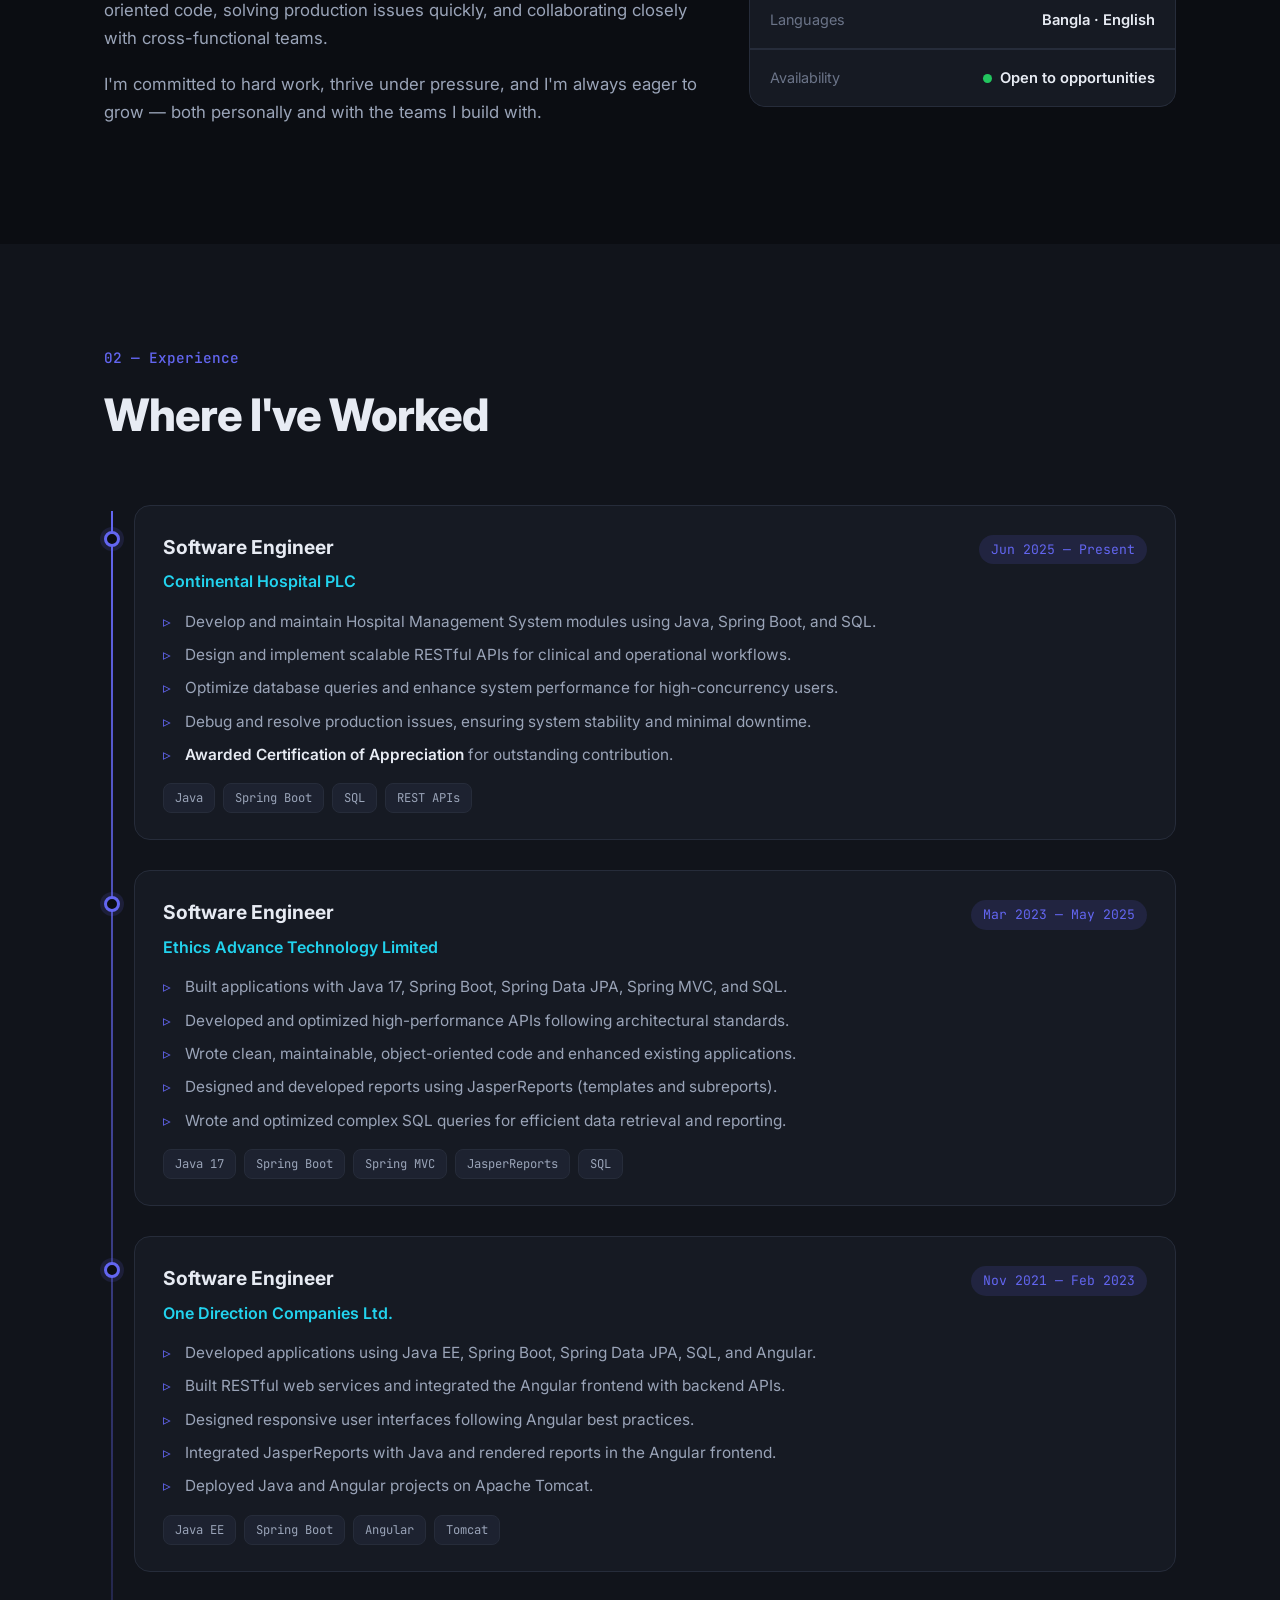
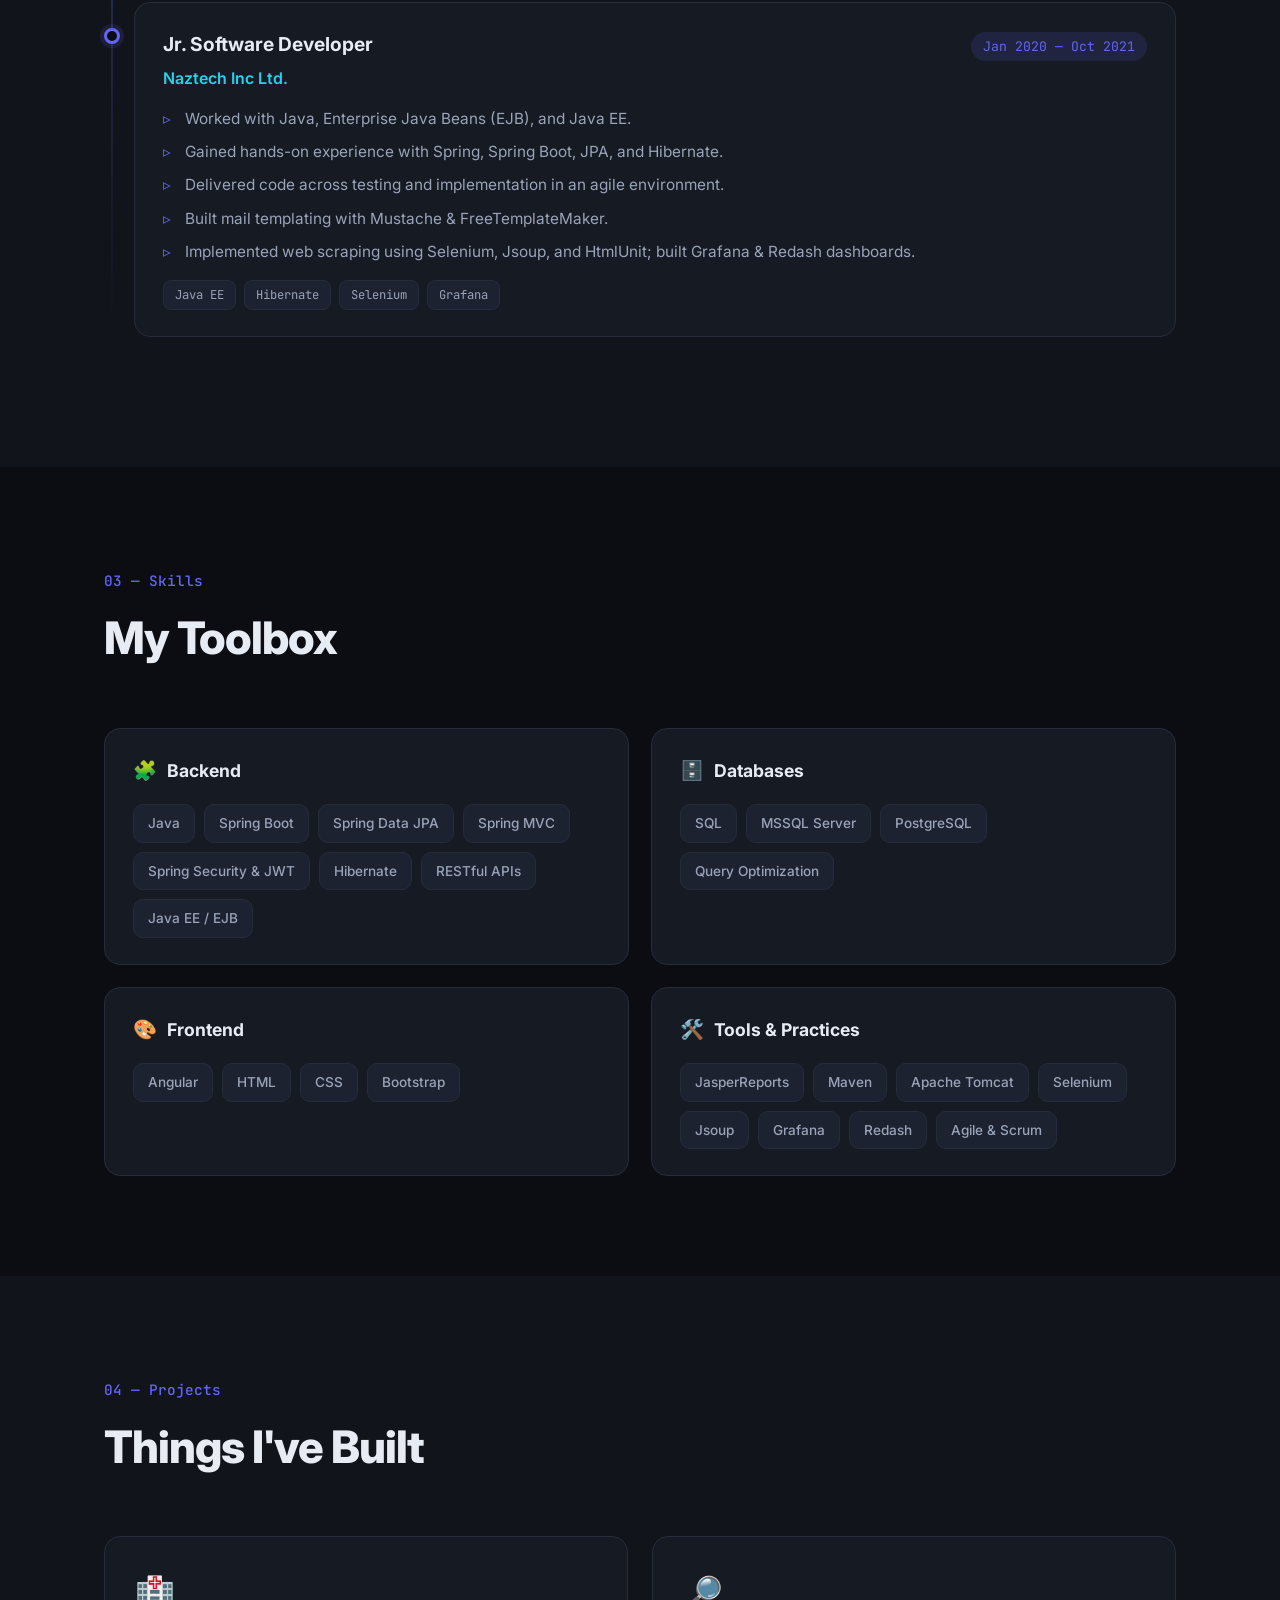
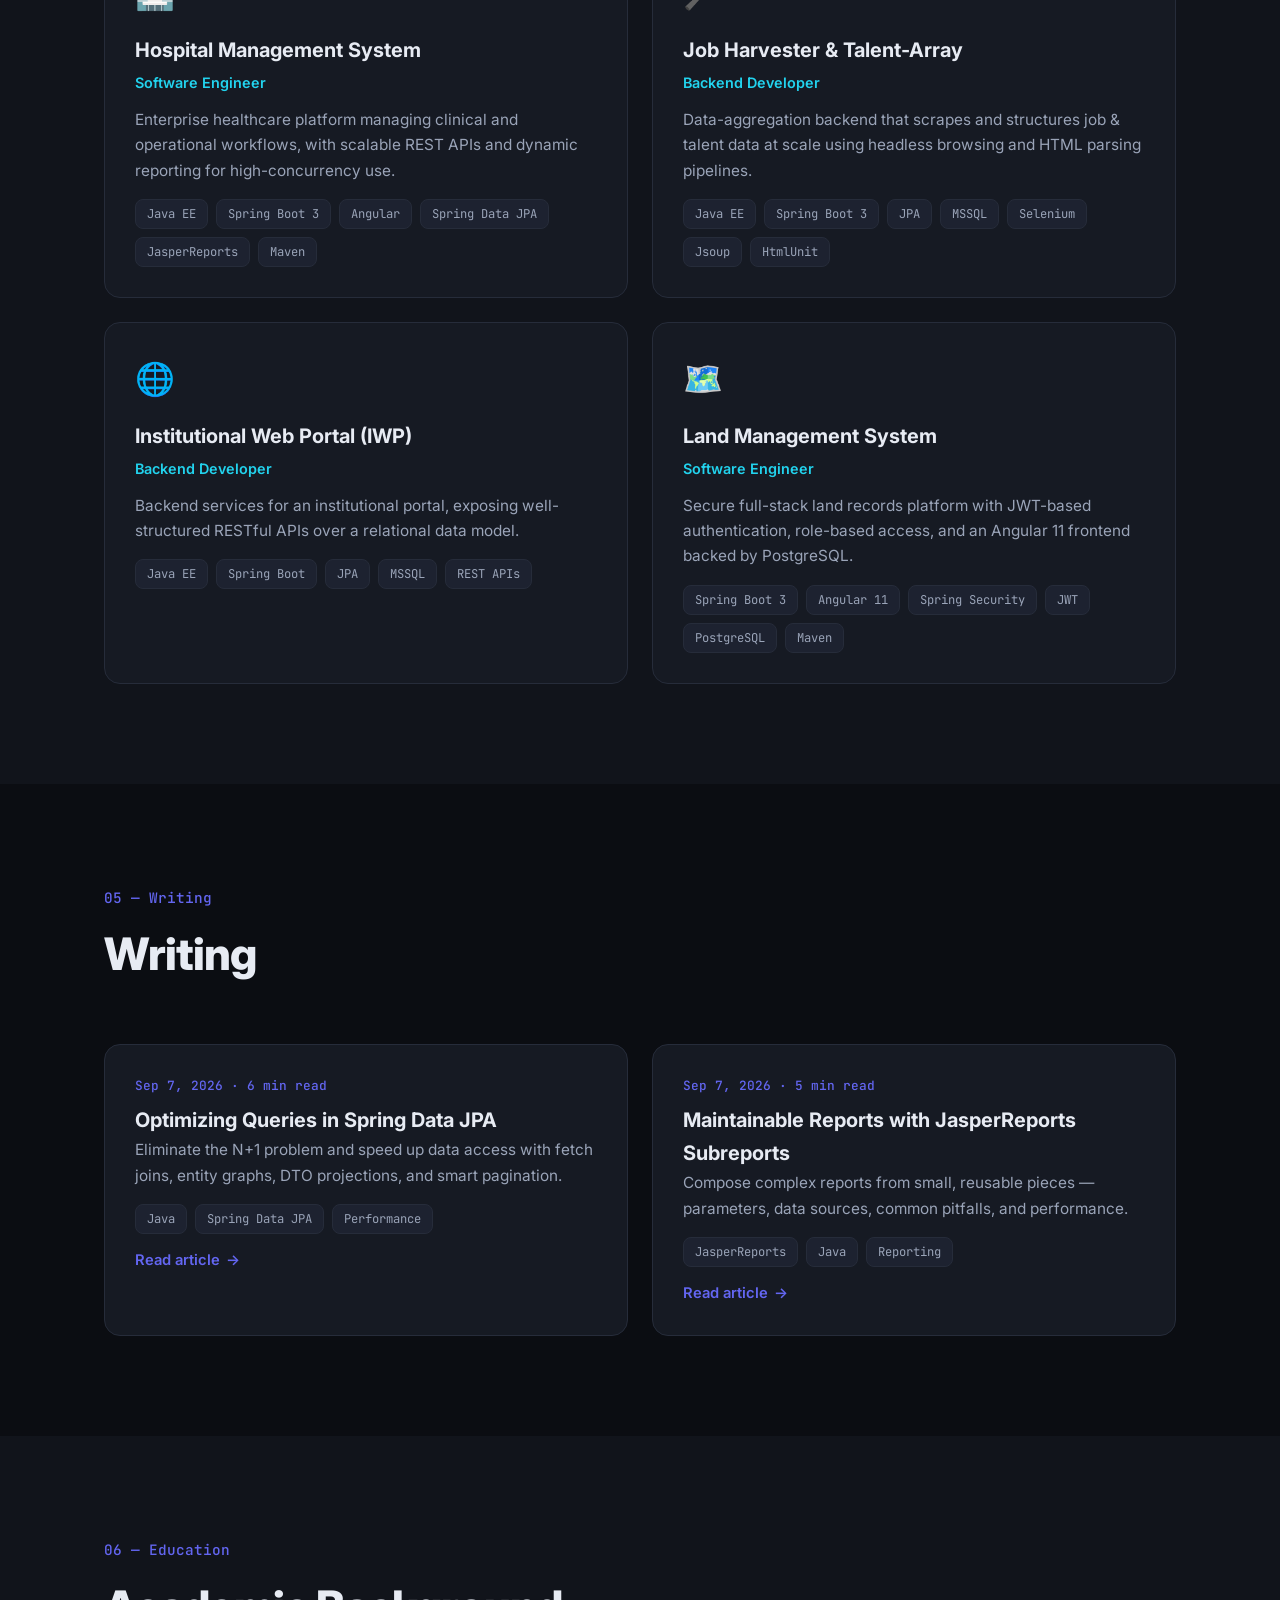
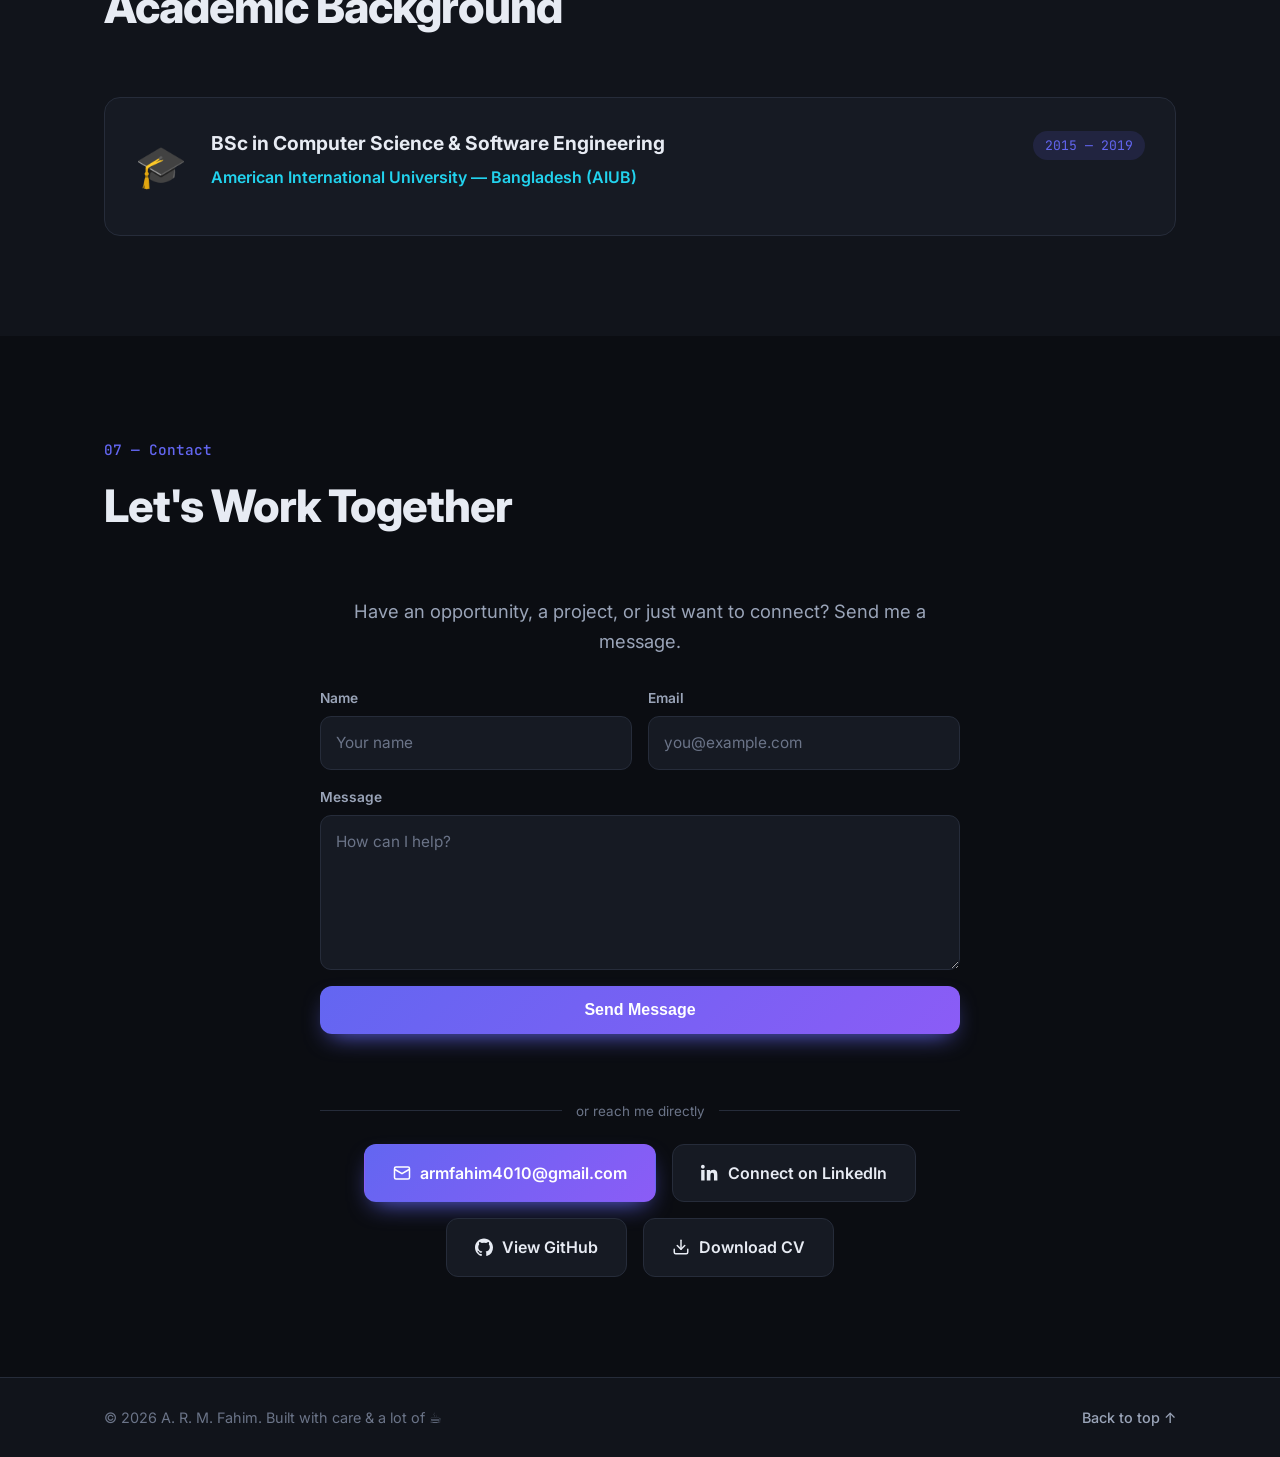
==== commit a133aef7: "Add real favicon files (fixes generic globe in Google/tabs) Replace the inline data: URI icon (which" ====
--- a/index.html
+++ b/index.html
@@ -50,7 +50,9 @@
   <link rel="preconnect" href="https://fonts.gstatic.com" crossorigin />
   <link href="https://fonts.googleapis.com/css2?family=Inter:wght@400;500;600;700;800&family=JetBrains+Mono:wght@400;500;600&display=swap" rel="stylesheet" />
 
-  <link rel="icon" href="data:image/svg+xml,%3Csvg xmlns='http://www.w3.org/2000/svg' viewBox='0 0 100 100'%3E%3Crect width='100' height='100' rx='22' fill='%236366f1'/%3E%3Ctext x='50' y='68' font-family='Arial' font-size='52' font-weight='bold' fill='white' text-anchor='middle'%3EF%3C/text%3E%3C/svg%3E" />
+  <link rel="icon" href="/favicon.ico" sizes="any" />
+  <link rel="icon" href="/favicon.svg" type="image/svg+xml" />
+  <link rel="apple-touch-icon" href="/apple-touch-icon.png" />
 
   <link rel="stylesheet" href="css/style.css" />
   <link rel="stylesheet" href="css/article.css" />
